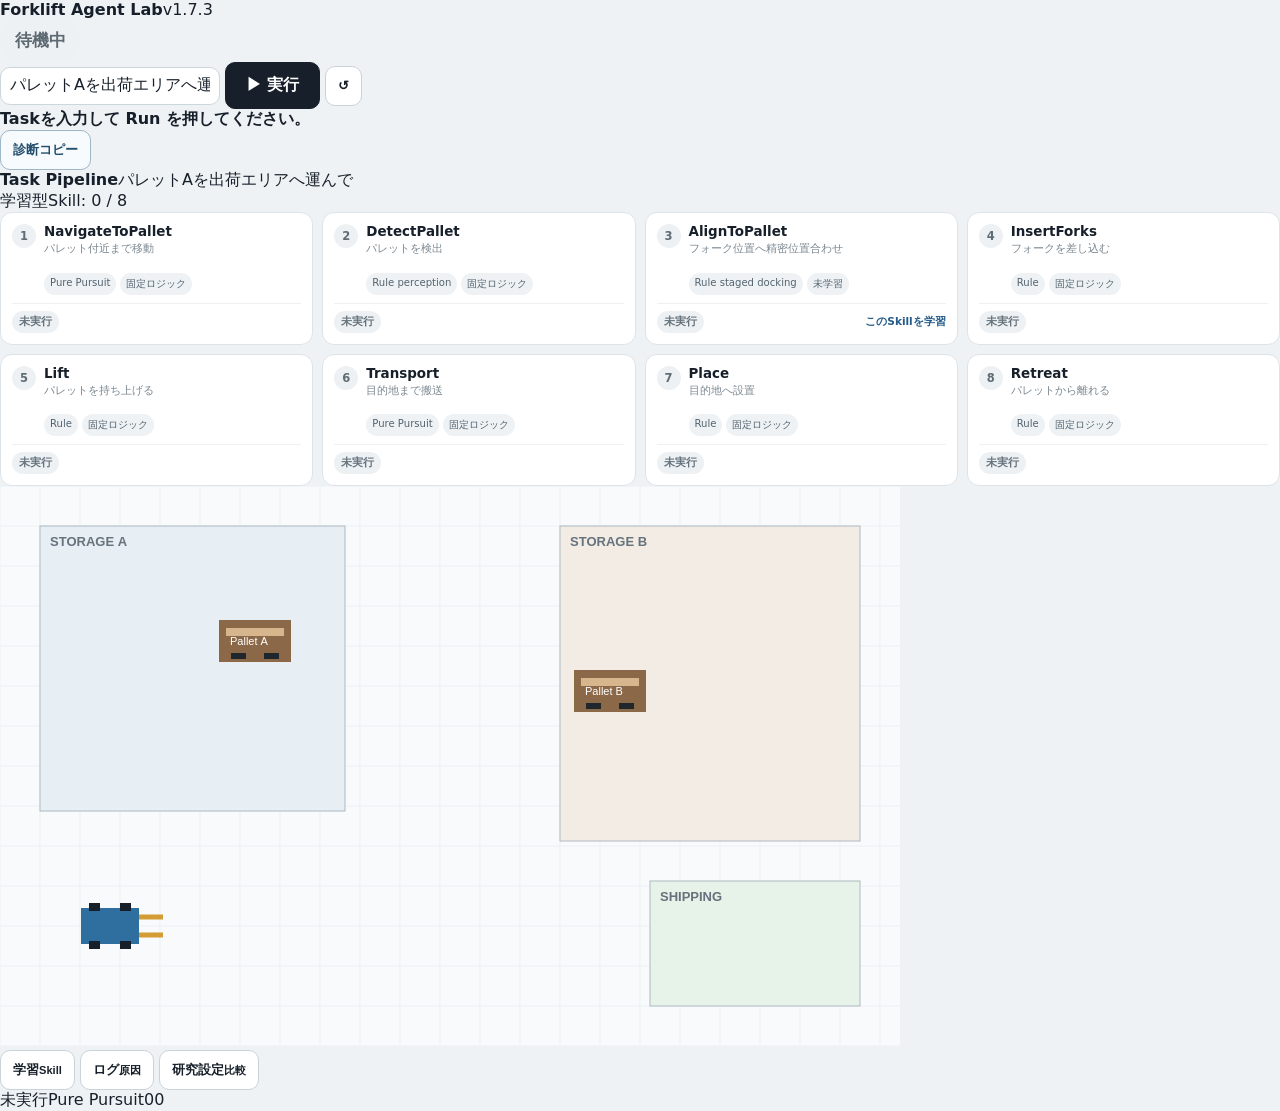
==== index.html @ 54f0778a "Redesign mobile UI as single-screen task dashboard" ====
<!doctype html>
<html lang="ja">
<head>
  <meta charset="utf-8">
  <meta name="viewport" content="width=device-width,initial-scale=1,viewport-fit=cover">
  <title>Forklift Agent Lab v1.7.3</title>
  <link rel="stylesheet" href="./style.css">
</head>
<body>
<header class="mobile-header">
  <div><strong>Forklift Agent Lab</strong><span>v1.7.3</span></div>
  <div id="statusBadge" class="status-badge idle">待機中</div>
</header>

<main class="mobile-dashboard">
  <section class="task-strip">
    <input id="taskInput" value="パレットAを出荷エリアへ運んで" aria-label="タスク">
    <button id="runBtn" class="primary run-button">▶ 実行</button>
    <button id="resetBtn" class="icon-button" aria-label="最初に戻す">↺</button>
  </section>

  <section class="result-strip">
    <div class="result-main">
      <strong id="statusGuide">タスクを入力して実行してください。</strong>
      <div id="failureSummary" class="failure-inline hidden">失敗: <code id="failureReason">-</code></div>
    </div>
    <button id="copyDebugBtn" class="copy-btn compact">診断コピー</button>
  </section>

  <section class="pipeline-panel">
    <div class="pipeline-head">
      <div><strong>Task Pipeline</strong><span id="pipelineTaskName">パレット搬送</span></div>
      <span id="pipelineLearnedSummary" class="learned-summary">学習 0/8</span>
    </div>
    <div id="taskPipeline" class="task-pipeline"></div>
  </section>

  <section class="sim-panel">
    <canvas id="simCanvas" width="900" height="560" aria-label="warehouse simulator"></canvas>
  </section>
</main>

<nav class="bottom-nav" aria-label="補助メニュー">
  <button data-open-sheet="learnSheet"><span>学習</span><small>Skill</small></button>
  <button data-open-sheet="logSheet"><span>ログ</span><small>原因</small></button>
  <button data-open-sheet="settingsSheet"><span>研究設定</span><small>比較</small></button>
</nav>

<!-- app.js が更新する内部表示。通常画面では非表示 -->
<div class="runtime-hidden" aria-hidden="true">
  <span id="statusTask"></span><span id="statusController"></span><span id="statusStep"></span><span id="statusCollision"></span>
</div>

<dialog id="learnSheet" class="bottom-sheet">
  <div class="sheet-head"><div><small>Skill 3 / 8</small><h2>AlignToPallet を学習</h2></div><button data-close-sheet>×</button></div>
  <div class="sheet-body">
    <div class="skill-explain"><strong>位置合わせ</strong><p>パレット直前の精密な操舵だけを学習対象にしています。</p></div>
    <div class="model-state"><span>現在の方式</span><strong id="alignMethodState">確認中…</strong></div>
    <div class="model-state"><span>学習モデル</span><strong id="alignModelState">確認中…</strong></div>
    <a class="sheet-primary-link" href="./learn.html">このSkillを学習する →</a>
    <p class="sheet-note">長距離移動はPure Pursuit/PID、検出・差込・持上げ等は現在Ruleです。</p>
  </div>
</dialog>

<dialog id="logSheet" class="bottom-sheet">
  <div class="sheet-head"><div><small>失敗したときに見る</small><h2>Agent Log</h2></div><button data-close-sheet>×</button></div>
  <div class="sheet-body log-sheet-body">
    <div class="sheet-actions"><button class="copy-btn" data-copy-target="log">ログをコピー</button><button id="clearLogBtn">Clear</button></div>
    <div id="log" class="log"></div>
  </div>
</dialog>

<dialog id="settingsSheet" class="bottom-sheet tall-sheet">
  <div class="sheet-head"><div><small>通常は触らなくてOK</small><h2>研究者向け設定</h2></div><button data-close-sheet>×</button></div>
  <div class="sheet-body settings-scroll">
    <details open>
      <summary>Controller</summary>
      <div class="form-grid">
        <label>方式<select id="controllerSelect"><option value="pure_pursuit">Pure Pursuit</option><option value="rule_waypoint">Rule Waypoint</option><option value="pid_path">PID Path</option></select></label>
        <label>Lookahead<input id="lookaheadInput" type="number" min="20" max="120" step="5" value="55"></label>
      </div>
      <details class="nested-details"><summary>PID tuning</summary><div class="form-grid"><label>Kp<input id="pidKp" type="number" step="0.05" value="0.8"></label><label>Ki<input id="pidKi" type="number" step="0.01" value="0.01"></label><label>Kd<input id="pidKd" type="number" step="0.01" value="0.18"></label><label>CTE gain<input id="pidCte" type="number" step="0.1" value="1.2"></label></div></details>
    </details>

    <details><summary>Failure Lab</summary><div class="toggle-list"><label><input id="obstacleToggle" type="checkbox"> 障害物</label><label><input id="detectFailToggle" type="checkbox"> 検出を強制失敗</label><label><input id="alignFailToggle" type="checkbox"> 位置合わせを強制失敗</label><label><input id="insertFailToggle" type="checkbox"> 差し込みを強制失敗</label></div></details>

    <details><summary>Benchmark</summary><div class="form-grid"><label>Seed<input id="benchmarkSeed" type="text" value="42"></label><label>Scenarios<input id="benchmarkScenarios" type="number" min="1" max="50" value="8"></label></div><div class="sheet-actions"><button id="batchBtn" class="primary">実行</button><button id="benchmarkJsonBtn">JSON</button><button id="benchmarkCsvBtn">CSV</button><button class="copy-btn" data-copy-target="batchState">コピー</button></div><pre id="batchState" class="data-box small">No benchmark result yet.</pre></details>

    <details><summary>手動操作 / 1 Step</summary><div class="sheet-actions"><button id="stepBtn">1 Step</button><button id="planBtn">Task解析</button></div><div class="manual-controls"><button data-manual="forward">↑ 前進</button><button data-manual="left">← 左</button><button data-manual="right">右 →</button><button data-manual="back">↓ 後退</button><button data-manual="lift">Fork</button></div></details>

    <details><summary>内部データ</summary>
      <h3>Episode</h3><div class="sheet-actions"><button class="copy-btn" data-copy-target="episodeState">コピー</button><button id="downloadEpisodeBtn">JSON保存</button></div><pre id="episodeState" class="data-box"></pre>
      <h3>Decision History</h3><div id="skillQueue" class="skill-queue"></div>
      <h3>Agent State</h3><button class="copy-btn" data-copy-target="agentState">コピー</button><pre id="agentState" class="data-box"></pre>
      <h3>Robot State</h3><button class="copy-btn" data-copy-target="robotState">コピー</button><pre id="robotState" class="data-box"></pre>
    </details>
  </div>
</dialog>

<div id="toast" class="toast" role="status" aria-live="polite"></div>
<script type="module" src="./app.js"></script>
<script type="module" src="./pipeline.js"></script>
<script type="module" src="./mobile_ui.js"></script>
</body>
</html>
---- style.css ----
:root{font-family:Inter,system-ui,-apple-system,BlinkMacSystemFont,"Segoe UI",sans-serif;color:#17202a;background:#eef2f5;--ink:#17202a;--muted:#6b7780;--line:#dce4e9;--soft:#f7f9fb;--ok:#197a43;--ok-bg:#eaf7ef;--warn:#9a6700;--warn-bg:#fff7df;--bad:#b42318;--bad-bg:#fff0ee;--blue:#245b89}*{box-sizing:border-box}body{margin:0;background:#eef2f5}.app-header{background:#17202a;color:#fff;padding:16px 18px}.header-inner{max-width:1120px;margin:auto;display:flex;align-items:center;justify-content:space-between;gap:12px}.app-header h1{margin:0;font-size:clamp(1.25rem,4vw,1.9rem)}.app-header h1 span{font-size:.62em;opacity:.6}.app-header p{margin:.3rem 0 0;font-size:.84rem;opacity:.72}.mode-pill{border:1px solid rgba(255,255,255,.24);border-radius:999px;padding:7px 10px;font-size:.74rem;font-weight:800;white-space:nowrap}.simple-layout{max-width:1120px;margin:auto;padding:12px;display:grid;grid-template-columns:1fr 1fr;gap:12px;grid-template-areas:"quick result" "pipeline pipeline" "sim sim" "log log" "advanced advanced"}.card{background:#fff;border:1px solid var(--line);border-radius:16px;padding:16px;box-shadow:0 2px 10px rgba(15,23,42,.04)}.quick-card{grid-area:quick}.result-card{grid-area:result}.pipeline-card{grid-area:pipeline}.sim-card{grid-area:sim}.log-card{grid-area:log}.advanced-card{grid-area:advanced}.eyebrow{font-size:.72rem;font-weight:850;letter-spacing:.03em;color:#7b8790;margin-bottom:5px}.card h2{font-size:1.08rem;margin:0 0 10px}.card h3{font-size:.95rem;margin:0 0 8px}.card p{color:var(--muted);font-size:.84rem}.plain-help{margin:8px 0 0}.section-head{display:flex;align-items:flex-start;justify-content:space-between;gap:12px}.legend-text{font-size:.72rem;color:#7b8790;white-space:nowrap}textarea,select,input{font:inherit;border:1px solid #cbd6dd;border-radius:10px;background:#fff;color:var(--ink)}textarea{width:100%;padding:12px;resize:vertical;min-height:82px}select,input{padding:8px 9px;min-height:38px}button,.link-button{border:1px solid #c9d3da;background:#fff;color:var(--ink);border-radius:10px;padding:9px 12px;font-weight:750;cursor:pointer;text-decoration:none;display:inline-flex;align-items:center;justify-content:center;min-height:40px}button.primary,.link-button{background:var(--ink);color:#fff;border-color:var(--ink)}button:hover,.link-button:hover{filter:brightness(.98)}.main-actions{display:flex;gap:8px;flex-wrap:wrap;margin-top:10px}.run-button{font-size:1rem;padding:12px 20px;flex:1.7}.main-actions #resetBtn{flex:1}.copy-btn{border-color:#9fb6c7;color:#244e6d;background:#f7fbfe}.result-top{display:flex;align-items:flex-start;justify-content:space-between;gap:12px}.status-badge{display:inline-flex;padding:10px 15px;border-radius:999px;font-weight:900;font-size:1.05rem}.status-badge.idle{background:#edf1f4;color:#5e6a72}.status-badge.running,.status-badge.ready,.status-badge.recovering{background:var(--warn-bg);color:var(--warn)}.status-badge.done{background:var(--ok-bg);color:var(--ok)}.status-badge.failed,.status-badge.invalid,.status-badge.aborted{background:var(--bad-bg);color:var(--bad)}.result-message{font-size:.92rem!important;margin:12px 0}.failure-summary{background:var(--bad-bg);border:1px solid #ffd0cb;border-radius:12px;padding:12px;margin-top:10px}.failure-summary span{display:block;font-size:.75rem;color:var(--bad);font-weight:850;margin-bottom:4px}.failure-summary code{font-size:.88rem;overflow-wrap:anywhere}.failure-summary p{margin:8px 0 0;font-size:.78rem}.hidden{display:none!important}.mini-stats{display:grid;grid-template-columns:1fr 1fr;gap:8px;margin-top:12px}.mini-stats>div{background:var(--soft);border-radius:10px;padding:9px 10px}.mini-stats span{display:block;font-size:.68rem;color:#7b8790;margin-bottom:2px}.mini-stats strong{display:block;font-size:.84rem;overflow-wrap:anywhere}.pipeline-intro{margin:0}.pipeline-summary{font-size:.76rem;font-weight:800;color:#35556d;background:#eef5fa;border-radius:999px;padding:8px 10px;white-space:nowrap}.pipeline-task-box{margin:12px 0;background:#f4f7f9;border:1px solid #e4ebef;border-radius:12px;padding:10px 12px}.pipeline-task-box span{display:block;font-size:.68rem;color:#7b8790;margin-bottom:2px}.pipeline-task-box strong{font-size:.9rem;overflow-wrap:anywhere}.task-pipeline{display:grid;grid-template-columns:repeat(4,minmax(0,1fr));gap:9px}.pipeline-skill{position:relative;border:1px solid #dce4e9;border-radius:12px;padding:11px;background:#fff;display:grid;grid-template-columns:auto 1fr;gap:8px;min-width:0}.pipeline-skill.current{border-color:#d5a623;background:#fffaf0;box-shadow:0 0 0 2px rgba(213,166,35,.12)}.pipeline-skill.success{border-color:#9ed4b2;background:#f4fbf6}.pipeline-skill.failed{border-color:#efafa8;background:#fff6f5}.skill-order{width:24px;height:24px;border-radius:50%;background:#edf1f4;display:flex;align-items:center;justify-content:center;font-size:.72rem;font-weight:900;color:#5f6d76}.pipeline-skill.current .skill-order{background:#fff0b8;color:#815c00}.pipeline-skill.success .skill-order{background:#dff2e6;color:#176b3b}.pipeline-skill.failed .skill-order{background:#ffe1de;color:#a11d14}.skill-main{min-width:0}.skill-main strong{display:block;font-size:.84rem;overflow-wrap:anywhere}.skill-desc{display:block;font-size:.7rem;color:#7b8790;margin-top:2px;min-height:2.2em}.skill-meta{display:flex;flex-wrap:wrap;gap:4px;margin-top:7px}.skill-meta span{font-size:.63rem;background:#eef2f5;border-radius:999px;padding:4px 6px;color:#53636e}.skill-side{grid-column:1/-1;display:flex;align-items:center;justify-content:space-between;gap:6px;border-top:1px solid #edf1f4;padding-top:7px}.pipeline-status{font-size:.66rem;font-weight:900;border-radius:999px;padding:4px 7px;background:#edf1f4;color:#66737c}.pipeline-status.current{background:#fff0b8;color:#815c00}.pipeline-status.success{background:#dff2e6;color:#176b3b}.pipeline-status.failed{background:#ffe1de;color:#a11d14}.skill-learn-link{font-size:.66rem;font-weight:850;color:#245b89;text-decoration:none}.pipeline-legend{display:flex;flex-wrap:wrap;gap:12px;margin-top:10px;font-size:.7rem;color:#6e7b84}.pipeline-legend span{display:flex;align-items:center;gap:5px}.legend-dot{width:9px;height:9px;border-radius:50%;display:inline-block;background:#cbd4da}.legend-dot.current{background:#d5a623}.legend-dot.success{background:#4ca270}.legend-dot.failed{background:#d85c50}.sim-card canvas{display:block;width:100%;height:auto;background:#f8fafb;border:1px solid #d7dfe4;border-radius:12px;touch-action:none}.log-card details>summary,.advanced-card>details>summary{font-size:.95rem;font-weight:850;cursor:pointer}.log{height:230px;overflow:auto;background:#111820;color:#d9e2e8;border-radius:10px;padding:11px;margin-top:10px;font-family:ui-monospace,SFMono-Regular,Menlo,monospace;font-size:.77rem}.log-line{padding:4px 0;border-bottom:1px solid rgba(255,255,255,.05);overflow-wrap:anywhere}.log-line .time{color:#758695}.log-line.planner{color:#9ad0ff}.log-line.skill{color:#ffd48c}.log-line.success{color:#9de39d}.log-line.error{color:#ff9d9d}.detail-toolbar,.button-row{display:flex;flex-wrap:wrap;gap:8px;margin-top:10px}.advanced-note{background:#f4f7f9;border-radius:10px;padding:10px}.advanced-section{border-top:1px solid #edf1f4;padding-top:14px;margin-top:14px}.form-grid{display:grid;grid-template-columns:1fr 1fr;gap:10px}.form-grid label{display:grid;gap:4px;font-size:.78rem;color:#66727c}.toggle-list{display:grid;gap:8px;font-size:.85rem}.manual-controls{display:flex;flex-wrap:wrap;gap:7px}.nested-details,.advanced-section details{margin-top:9px}.data-box{white-space:pre-wrap;overflow-wrap:anywhere;background:#f7f9fa;border:1px solid #edf1f4;border-radius:9px;padding:10px;font-size:.77rem;line-height:1.45;max-height:320px;overflow:auto;margin-top:8px}.data-box.small{max-height:220px}.skill-queue{display:grid;gap:7px;margin-top:8px}.skill-item{display:flex;justify-content:space-between;gap:10px;border:1px solid #dce3e8;border-radius:8px;padding:8px 10px;font-size:.82rem}.skill-item.current{border-color:#17202a;background:#f0f3f5}.skill-item.done{opacity:.55}.toast{position:fixed;left:50%;bottom:22px;transform:translate(-50%,20px);background:#17202a;color:#fff;border-radius:999px;padding:10px 16px;font-size:.82rem;font-weight:700;opacity:0;pointer-events:none;transition:.18s;z-index:1000;box-shadow:0 8px 30px rgba(0,0,0,.22)}.toast.show{opacity:1;transform:translate(-50%,0)}@media(max-width:900px){.task-pipeline{grid-template-columns:repeat(2,minmax(0,1fr))}}@media(max-width:760px){.simple-layout{grid-template-columns:1fr;grid-template-areas:"quick" "pipeline" "result" "sim" "log" "advanced";padding:8px;gap:9px}.card{border-radius:13px;padding:12px}.header-inner{align-items:flex-start}.mode-pill{display:none}.app-header{padding:14px 12px}.app-header p{font-size:.76rem}.mini-stats{grid-template-columns:1fr 1fr}.main-actions button{min-height:46px}.run-button{flex-basis:60%}.section-head{display:block}.legend-text,.pipeline-summary{margin-top:6px;display:inline-block}.form-grid{grid-template-columns:1fr 1fr}.log{height:200px}}@media(max-width:480px){.form-grid{grid-template-columns:1fr}.result-top{align-items:center}.result-top .copy-btn{font-size:.75rem;padding:8px 9px}.mini-stats strong{font-size:.78rem}.card h2{font-size:1rem}.sim-card{padding:8px}.app-header h1{font-size:1.25rem}.task-pipeline{grid-template-columns:1fr}.pipeline-skill{grid-template-columns:auto 1fr}.skill-desc{min-height:auto}}
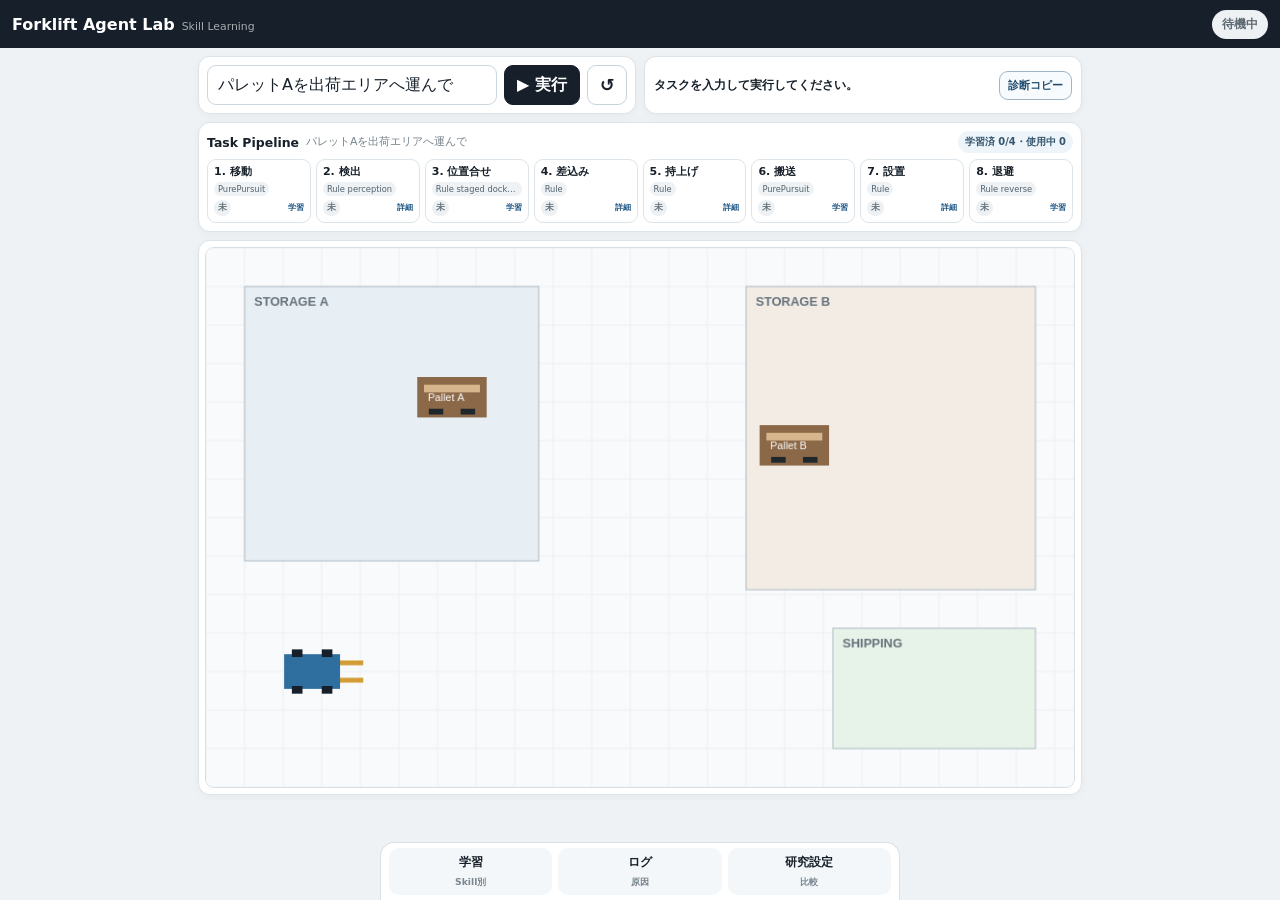
==== commit 2bb92614: "Make mobile learning sheet skill-specific" ====
--- a/index.html
+++ b/index.html
@@ -3,12 +3,12 @@
 <head>
   <meta charset="utf-8">
   <meta name="viewport" content="width=device-width,initial-scale=1,viewport-fit=cover">
-  <title>Forklift Agent Lab v1.7.3</title>
+  <title>Forklift Agent Lab</title>
   <link rel="stylesheet" href="./style.css">
 </head>
 <body>
 <header class="mobile-header">
-  <div><strong>Forklift Agent Lab</strong><span>v1.7.3</span></div>
+  <div><strong>Forklift Agent Lab</strong><span>Skill Learning</span></div>
   <div id="statusBadge" class="status-badge idle">待機中</div>
 </header>
 
@@ -30,7 +30,7 @@
   <section class="pipeline-panel">
     <div class="pipeline-head">
       <div><strong>Task Pipeline</strong><span id="pipelineTaskName">パレット搬送</span></div>
-      <span id="pipelineLearnedSummary" class="learned-summary">学習 0/8</span>
+      <span id="pipelineLearnedSummary" class="learned-summary">学習状態</span>
     </div>
     <div id="taskPipeline" class="task-pipeline"></div>
   </section>
@@ -41,24 +41,20 @@
 </main>
 
 <nav class="bottom-nav" aria-label="補助メニュー">
-  <button data-open-sheet="learnSheet"><span>学習</span><small>Skill</small></button>
+  <button data-open-sheet="learnSheet"><span>学習</span><small>Skill別</small></button>
   <button data-open-sheet="logSheet"><span>ログ</span><small>原因</small></button>
   <button data-open-sheet="settingsSheet"><span>研究設定</span><small>比較</small></button>
 </nav>
 
-<!-- app.js が更新する内部表示。通常画面では非表示 -->
 <div class="runtime-hidden" aria-hidden="true">
   <span id="statusTask"></span><span id="statusController"></span><span id="statusStep"></span><span id="statusCollision"></span>
 </div>
 
 <dialog id="learnSheet" class="bottom-sheet">
-  <div class="sheet-head"><div><small>Skill 3 / 8</small><h2>AlignToPallet を学習</h2></div><button data-close-sheet>×</button></div>
+  <div class="sheet-head"><div><small>Taskを構成するSkillごとに管理</small><h2>Skill Learning</h2></div><button data-close-sheet>×</button></div>
   <div class="sheet-body">
-    <div class="skill-explain"><strong>位置合わせ</strong><p>パレット直前の精密な操舵だけを学習対象にしています。</p></div>
-    <div class="model-state"><span>現在の方式</span><strong id="alignMethodState">確認中…</strong></div>
-    <div class="model-state"><span>学習モデル</span><strong id="alignModelState">確認中…</strong></div>
-    <a class="sheet-primary-link" href="./learn.html">このSkillを学習する →</a>
-    <p class="sheet-note">長距離移動はPure Pursuit/PID、検出・差込・持上げ等は現在Ruleです。</p>
+    <p class="sheet-note">各SkillのPolicy / Dataset / Model / Training状態を個別に管理します。</p>
+    <div id="learningSkillList" class="learning-skill-list"></div>
   </div>
 </dialog>
 
@@ -102,4 +98,4 @@
 <script type="module" src="./pipeline.js"></script>
 <script type="module" src="./mobile_ui.js"></script>
 </body>
-</html>+</html>
--- a/style.css
+++ b/style.css
@@ -1 +1,3 @@
-:root{font-family:Inter,system-ui,-apple-system,BlinkMacSystemFont,"Segoe UI",sans-serif;color:#17202a;background:#eef2f5;--ink:#17202a;--muted:#6b7780;--line:#dce4e9;--soft:#f7f9fb;--ok:#197a43;--ok-bg:#eaf7ef;--warn:#9a6700;--warn-bg:#fff7df;--bad:#b42318;--bad-bg:#fff0ee;--blue:#245b89}*{box-sizing:border-box}body{margin:0;background:#eef2f5}.app-header{background:#17202a;color:#fff;padding:16px 18px}.header-inner{max-width:1120px;margin:auto;display:flex;align-items:center;justify-content:space-between;gap:12px}.app-header h1{margin:0;font-size:clamp(1.25rem,4vw,1.9rem)}.app-header h1 span{font-size:.62em;opacity:.6}.app-header p{margin:.3rem 0 0;font-size:.84rem;opacity:.72}.mode-pill{border:1px solid rgba(255,255,255,.24);border-radius:999px;padding:7px 10px;font-size:.74rem;font-weight:800;white-space:nowrap}.simple-layout{max-width:1120px;margin:auto;padding:12px;display:grid;grid-template-columns:1fr 1fr;gap:12px;grid-template-areas:"quick result" "pipeline pipeline" "sim sim" "log log" "advanced advanced"}.card{background:#fff;border:1px solid var(--line);border-radius:16px;padding:16px;box-shadow:0 2px 10px rgba(15,23,42,.04)}.quick-card{grid-area:quick}.result-card{grid-area:result}.pipeline-card{grid-area:pipeline}.sim-card{grid-area:sim}.log-card{grid-area:log}.advanced-card{grid-area:advanced}.eyebrow{font-size:.72rem;font-weight:850;letter-spacing:.03em;color:#7b8790;margin-bottom:5px}.card h2{font-size:1.08rem;margin:0 0 10px}.card h3{font-size:.95rem;margin:0 0 8px}.card p{color:var(--muted);font-size:.84rem}.plain-help{margin:8px 0 0}.section-head{display:flex;align-items:flex-start;justify-content:space-between;gap:12px}.legend-text{font-size:.72rem;color:#7b8790;white-space:nowrap}textarea,select,input{font:inherit;border:1px solid #cbd6dd;border-radius:10px;background:#fff;color:var(--ink)}textarea{width:100%;padding:12px;resize:vertical;min-height:82px}select,input{padding:8px 9px;min-height:38px}button,.link-button{border:1px solid #c9d3da;background:#fff;color:var(--ink);border-radius:10px;padding:9px 12px;font-weight:750;cursor:pointer;text-decoration:none;display:inline-flex;align-items:center;justify-content:center;min-height:40px}button.primary,.link-button{background:var(--ink);color:#fff;border-color:var(--ink)}button:hover,.link-button:hover{filter:brightness(.98)}.main-actions{display:flex;gap:8px;flex-wrap:wrap;margin-top:10px}.run-button{font-size:1rem;padding:12px 20px;flex:1.7}.main-actions #resetBtn{flex:1}.copy-btn{border-color:#9fb6c7;color:#244e6d;background:#f7fbfe}.result-top{display:flex;align-items:flex-start;justify-content:space-between;gap:12px}.status-badge{display:inline-flex;padding:10px 15px;border-radius:999px;font-weight:900;font-size:1.05rem}.status-badge.idle{background:#edf1f4;color:#5e6a72}.status-badge.running,.status-badge.ready,.status-badge.recovering{background:var(--warn-bg);color:var(--warn)}.status-badge.done{background:var(--ok-bg);color:var(--ok)}.status-badge.failed,.status-badge.invalid,.status-badge.aborted{background:var(--bad-bg);color:var(--bad)}.result-message{font-size:.92rem!important;margin:12px 0}.failure-summary{background:var(--bad-bg);border:1px solid #ffd0cb;border-radius:12px;padding:12px;margin-top:10px}.failure-summary span{display:block;font-size:.75rem;color:var(--bad);font-weight:850;margin-bottom:4px}.failure-summary code{font-size:.88rem;overflow-wrap:anywhere}.failure-summary p{margin:8px 0 0;font-size:.78rem}.hidden{display:none!important}.mini-stats{display:grid;grid-template-columns:1fr 1fr;gap:8px;margin-top:12px}.mini-stats>div{background:var(--soft);border-radius:10px;padding:9px 10px}.mini-stats span{display:block;font-size:.68rem;color:#7b8790;margin-bottom:2px}.mini-stats strong{display:block;font-size:.84rem;overflow-wrap:anywhere}.pipeline-intro{margin:0}.pipeline-summary{font-size:.76rem;font-weight:800;color:#35556d;background:#eef5fa;border-radius:999px;padding:8px 10px;white-space:nowrap}.pipeline-task-box{margin:12px 0;background:#f4f7f9;border:1px solid #e4ebef;border-radius:12px;padding:10px 12px}.pipeline-task-box span{display:block;font-size:.68rem;color:#7b8790;margin-bottom:2px}.pipeline-task-box strong{font-size:.9rem;overflow-wrap:anywhere}.task-pipeline{display:grid;grid-template-columns:repeat(4,minmax(0,1fr));gap:9px}.pipeline-skill{position:relative;border:1px solid #dce4e9;border-radius:12px;padding:11px;background:#fff;display:grid;grid-template-columns:auto 1fr;gap:8px;min-width:0}.pipeline-skill.current{border-color:#d5a623;background:#fffaf0;box-shadow:0 0 0 2px rgba(213,166,35,.12)}.pipeline-skill.success{border-color:#9ed4b2;background:#f4fbf6}.pipeline-skill.failed{border-color:#efafa8;background:#fff6f5}.skill-order{width:24px;height:24px;border-radius:50%;background:#edf1f4;display:flex;align-items:center;justify-content:center;font-size:.72rem;font-weight:900;color:#5f6d76}.pipeline-skill.current .skill-order{background:#fff0b8;color:#815c00}.pipeline-skill.success .skill-order{background:#dff2e6;color:#176b3b}.pipeline-skill.failed .skill-order{background:#ffe1de;color:#a11d14}.skill-main{min-width:0}.skill-main strong{display:block;font-size:.84rem;overflow-wrap:anywhere}.skill-desc{display:block;font-size:.7rem;color:#7b8790;margin-top:2px;min-height:2.2em}.skill-meta{display:flex;flex-wrap:wrap;gap:4px;margin-top:7px}.skill-meta span{font-size:.63rem;background:#eef2f5;border-radius:999px;padding:4px 6px;color:#53636e}.skill-side{grid-column:1/-1;display:flex;align-items:center;justify-content:space-between;gap:6px;border-top:1px solid #edf1f4;padding-top:7px}.pipeline-status{font-size:.66rem;font-weight:900;border-radius:999px;padding:4px 7px;background:#edf1f4;color:#66737c}.pipeline-status.current{background:#fff0b8;color:#815c00}.pipeline-status.success{background:#dff2e6;color:#176b3b}.pipeline-status.failed{background:#ffe1de;color:#a11d14}.skill-learn-link{font-size:.66rem;font-weight:850;color:#245b89;text-decoration:none}.pipeline-legend{display:flex;flex-wrap:wrap;gap:12px;margin-top:10px;font-size:.7rem;color:#6e7b84}.pipeline-legend span{display:flex;align-items:center;gap:5px}.legend-dot{width:9px;height:9px;border-radius:50%;display:inline-block;background:#cbd4da}.legend-dot.current{background:#d5a623}.legend-dot.success{background:#4ca270}.legend-dot.failed{background:#d85c50}.sim-card canvas{display:block;width:100%;height:auto;background:#f8fafb;border:1px solid #d7dfe4;border-radius:12px;touch-action:none}.log-card details>summary,.advanced-card>details>summary{font-size:.95rem;font-weight:850;cursor:pointer}.log{height:230px;overflow:auto;background:#111820;color:#d9e2e8;border-radius:10px;padding:11px;margin-top:10px;font-family:ui-monospace,SFMono-Regular,Menlo,monospace;font-size:.77rem}.log-line{padding:4px 0;border-bottom:1px solid rgba(255,255,255,.05);overflow-wrap:anywhere}.log-line .time{color:#758695}.log-line.planner{color:#9ad0ff}.log-line.skill{color:#ffd48c}.log-line.success{color:#9de39d}.log-line.error{color:#ff9d9d}.detail-toolbar,.button-row{display:flex;flex-wrap:wrap;gap:8px;margin-top:10px}.advanced-note{background:#f4f7f9;border-radius:10px;padding:10px}.advanced-section{border-top:1px solid #edf1f4;padding-top:14px;margin-top:14px}.form-grid{display:grid;grid-template-columns:1fr 1fr;gap:10px}.form-grid label{display:grid;gap:4px;font-size:.78rem;color:#66727c}.toggle-list{display:grid;gap:8px;font-size:.85rem}.manual-controls{display:flex;flex-wrap:wrap;gap:7px}.nested-details,.advanced-section details{margin-top:9px}.data-box{white-space:pre-wrap;overflow-wrap:anywhere;background:#f7f9fa;border:1px solid #edf1f4;border-radius:9px;padding:10px;font-size:.77rem;line-height:1.45;max-height:320px;overflow:auto;margin-top:8px}.data-box.small{max-height:220px}.skill-queue{display:grid;gap:7px;margin-top:8px}.skill-item{display:flex;justify-content:space-between;gap:10px;border:1px solid #dce3e8;border-radius:8px;padding:8px 10px;font-size:.82rem}.skill-item.current{border-color:#17202a;background:#f0f3f5}.skill-item.done{opacity:.55}.toast{position:fixed;left:50%;bottom:22px;transform:translate(-50%,20px);background:#17202a;color:#fff;border-radius:999px;padding:10px 16px;font-size:.82rem;font-weight:700;opacity:0;pointer-events:none;transition:.18s;z-index:1000;box-shadow:0 8px 30px rgba(0,0,0,.22)}.toast.show{opacity:1;transform:translate(-50%,0)}@media(max-width:900px){.task-pipeline{grid-template-columns:repeat(2,minmax(0,1fr))}}@media(max-width:760px){.simple-layout{grid-template-columns:1fr;grid-template-areas:"quick" "pipeline" "result" "sim" "log" "advanced";padding:8px;gap:9px}.card{border-radius:13px;padding:12px}.header-inner{align-items:flex-start}.mode-pill{display:none}.app-header{padding:14px 12px}.app-header p{font-size:.76rem}.mini-stats{grid-template-columns:1fr 1fr}.main-actions button{min-height:46px}.run-button{flex-basis:60%}.section-head{display:block}.legend-text,.pipeline-summary{margin-top:6px;display:inline-block}.form-grid{grid-template-columns:1fr 1fr}.log{height:200px}}@media(max-width:480px){.form-grid{grid-template-columns:1fr}.result-top{align-items:center}.result-top .copy-btn{font-size:.75rem;padding:8px 9px}.mini-stats strong{font-size:.78rem}.card h2{font-size:1rem}.sim-card{padding:8px}.app-header h1{font-size:1.25rem}.task-pipeline{grid-template-columns:1fr}.pipeline-skill{grid-template-columns:auto 1fr}.skill-desc{min-height:auto}}+:root{font-family:Inter,system-ui,-apple-system,BlinkMacSystemFont,"Segoe UI",sans-serif;color:#17202a;background:#eef2f5;--ink:#17202a;--muted:#6b7780;--line:#dce4e9;--soft:#f7f9fb;--ok:#197a43;--ok-bg:#eaf7ef;--warn:#9a6700;--warn-bg:#fff7df;--bad:#b42318;--bad-bg:#fff0ee;--blue:#245b89}*{box-sizing:border-box}html,body{margin:0;min-height:100%;background:#eef2f5}button,input,select{font:inherit}button{border:1px solid #c9d3da;background:#fff;color:var(--ink);border-radius:9px;padding:8px 10px;font-weight:750;cursor:pointer}button.primary,.sheet-primary-link{background:var(--ink);color:#fff;border-color:var(--ink)}.copy-btn{border-color:#9fb6c7;color:#244e6d;background:#f7fbfe}.hidden{display:none!important}.runtime-hidden{display:none}.mobile-header{height:48px;background:#17202a;color:#fff;padding:0 12px;display:flex;align-items:center;justify-content:space-between;gap:8px}.mobile-header>div:first-child{display:flex;align-items:baseline;gap:7px;min-width:0}.mobile-header strong{font-size:1rem;white-space:nowrap}.mobile-header span{font-size:.68rem;opacity:.62}.status-badge{display:inline-flex;padding:6px 10px;border-radius:999px;font-weight:900;font-size:.76rem;white-space:nowrap}.status-badge.idle{background:#edf1f4;color:#5e6a72}.status-badge.running,.status-badge.ready,.status-badge.recovering{background:var(--warn-bg);color:var(--warn)}.status-badge.done{background:var(--ok-bg);color:var(--ok)}.status-badge.failed,.status-badge.invalid,.status-badge.aborted{background:var(--bad-bg);color:var(--bad)}.mobile-dashboard{max-width:900px;margin:auto;padding:8px;display:grid;gap:8px;grid-template-columns:1fr;grid-template-rows:auto auto auto 1fr}.task-strip,.result-strip,.pipeline-panel,.sim-panel{background:#fff;border:1px solid var(--line);border-radius:12px;box-shadow:0 2px 9px rgba(15,23,42,.035)}.task-strip{padding:8px;display:grid;grid-template-columns:minmax(0,1fr) auto auto;gap:7px;align-items:center}.task-strip input{min-width:0;width:100%;height:40px;border:1px solid #cbd6dd;border-radius:9px;padding:0 10px;color:var(--ink);background:#fff}.run-button{min-width:76px;height:40px}.icon-button{width:40px;height:40px;font-size:1.1rem}.result-strip{padding:7px 9px;display:flex;align-items:center;justify-content:space-between;gap:8px;min-height:44px}.result-main{min-width:0;display:flex;align-items:center;gap:8px;overflow:hidden}.result-main>strong{font-size:.76rem;white-space:nowrap;overflow:hidden;text-overflow:ellipsis}.failure-inline{font-size:.72rem;color:var(--bad);white-space:nowrap;overflow:hidden;text-overflow:ellipsis}.failure-inline code{font-size:.7rem}.compact{padding:6px 8px;font-size:.7rem;white-space:nowrap}.pipeline-panel{padding:8px}.pipeline-head{display:flex;align-items:center;justify-content:space-between;gap:8px;margin-bottom:6px}.pipeline-head>div{display:flex;align-items:center;gap:7px;min-width:0}.pipeline-head strong{font-size:.78rem}.pipeline-head>div span{font-size:.68rem;color:#75828b;white-space:nowrap;overflow:hidden;text-overflow:ellipsis}.learned-summary{font-size:.62rem!important;font-weight:850;color:#35556d!important;background:#eef5fa;border-radius:999px;padding:4px 7px;white-space:nowrap}.task-pipeline{display:grid;grid-template-columns:repeat(4,minmax(0,1fr));gap:5px}.pipeline-skill{position:relative;border:1px solid #dce4e9;border-radius:9px;padding:6px;min-width:0;background:#fff}.pipeline-skill.current{border-color:#d5a623;background:#fffaf0}.pipeline-skill.success{border-color:#9ed4b2;background:#f4fbf6}.pipeline-skill.failed{border-color:#efafa8;background:#fff6f5}.skill-order{display:none}.skill-main{min-width:0}.skill-main strong{display:block;font-size:.69rem;line-height:1.08;white-space:nowrap;overflow:hidden;text-overflow:ellipsis}.skill-desc{display:none}.skill-meta{margin-top:4px;display:flex;gap:3px;min-width:0}.skill-meta span{font-size:.52rem;background:#eef2f5;border-radius:999px;padding:2px 4px;color:#53636e;white-space:nowrap;overflow:hidden;text-overflow:ellipsis}.skill-meta span:nth-child(2){display:none}.skill-side{display:flex;align-items:center;justify-content:space-between;gap:3px;margin-top:4px}.pipeline-status{font-size:.54rem;font-weight:900;border-radius:999px;padding:2px 4px;background:#edf1f4;color:#66737c;white-space:nowrap}.pipeline-status.current{background:#fff0b8;color:#815c00}.pipeline-status.success{background:#dff2e6;color:#176b3b}.pipeline-status.failed{background:#ffe1de;color:#a11d14}.skill-learn-link{font-size:.53rem;font-weight:850;color:#245b89;text-decoration:none;white-space:nowrap}.sim-panel{padding:6px;min-height:0;display:flex;align-items:center;justify-content:center;overflow:hidden}.sim-panel canvas{display:block;max-width:100%;max-height:100%;width:100%;height:auto;aspect-ratio:900/560;background:#f8fafb;border:1px solid #d7dfe4;border-radius:9px;touch-action:none}.bottom-nav{position:fixed;left:0;right:0;bottom:0;z-index:30;height:58px;padding:5px 8px calc(5px + env(safe-area-inset-bottom));background:rgba(255,255,255,.96);border-top:1px solid #d9e1e6;display:grid;grid-template-columns:repeat(3,1fr);gap:6px;backdrop-filter:blur(12px)}.bottom-nav button{border:0;background:#f4f7f9;border-radius:10px;display:grid;place-items:center;padding:4px}.bottom-nav span{font-size:.75rem;font-weight:850}.bottom-nav small{font-size:.58rem;color:#7a8790}.bottom-sheet{width:min(680px,100%);max-width:none;margin:auto 0 0 0;border:0;border-radius:18px 18px 0 0;padding:0;background:#fff;color:var(--ink);max-height:82dvh;box-shadow:0 -12px 35px rgba(0,0,0,.18)}.bottom-sheet::backdrop{background:rgba(20,28,34,.42)}.sheet-head{position:sticky;top:0;z-index:2;background:#fff;border-bottom:1px solid #e6ecef;padding:12px 14px;display:flex;align-items:center;justify-content:space-between;gap:10px}.sheet-head small{display:block;font-size:.67rem;color:#7a8790}.sheet-head h2{font-size:1rem;margin:2px 0 0}.sheet-head>button{width:36px;height:36px;border-radius:50%;font-size:1.15rem}.sheet-body{padding:14px}.sheet-body p{color:var(--muted);font-size:.8rem}.sheet-primary-link{display:flex;align-items:center;justify-content:center;text-decoration:none;border-radius:10px;padding:11px 13px;font-weight:850;margin-top:12px}.model-state{display:flex;align-items:center;justify-content:space-between;gap:10px;padding:10px 0;border-top:1px solid #edf1f4}.model-state span{font-size:.74rem;color:#77848c}.model-state strong{font-size:.8rem}.sheet-note{margin-bottom:0}.sheet-actions,.manual-controls{display:flex;flex-wrap:wrap;gap:7px;margin:8px 0}.log-sheet-body{padding-top:8px}.log{height:52dvh;overflow:auto;background:#111820;color:#d9e2e8;border-radius:10px;padding:10px;font-family:ui-monospace,SFMono-Regular,Menlo,monospace;font-size:.72rem}.log-line{padding:4px 0;border-bottom:1px solid rgba(255,255,255,.05);overflow-wrap:anywhere}.log-line .time{color:#758695}.log-line.planner{color:#9ad0ff}.log-line.skill{color:#ffd48c}.log-line.success{color:#9de39d}.log-line.error{color:#ff9d9d}.settings-scroll{overflow:auto;max-height:calc(82dvh - 60px)}.settings-scroll>details{border-bottom:1px solid #edf1f4;padding:9px 0}.settings-scroll summary{font-size:.88rem;font-weight:850;cursor:pointer}.form-grid{display:grid;grid-template-columns:1fr 1fr;gap:8px;margin-top:9px}.form-grid label{display:grid;gap:3px;font-size:.72rem;color:#66727c}.form-grid input,.form-grid select{width:100%;border:1px solid #cbd6dd;border-radius:8px;padding:8px;min-height:36px;background:#fff}.toggle-list{display:grid;gap:7px;margin-top:8px;font-size:.8rem}.nested-details{margin-top:8px}.data-box{white-space:pre-wrap;overflow-wrap:anywhere;background:#f7f9fa;border:1px solid #edf1f4;border-radius:8px;padding:9px;font-size:.7rem;line-height:1.4;max-height:260px;overflow:auto}.data-box.small{max-height:180px}.skill-queue{display:grid;gap:6px}.skill-item{border:1px solid #dce3e8;border-radius:8px;padding:7px;font-size:.72rem}.toast{position:fixed;left:50%;bottom:70px;transform:translate(-50%,16px);background:#17202a;color:#fff;border-radius:999px;padding:9px 14px;font-size:.75rem;font-weight:750;opacity:0;pointer-events:none;transition:.18s;z-index:100}.toast.show{opacity:1;transform:translate(-50%,0)}
+@media(max-width:760px){html,body{height:100%;overflow:hidden}.mobile-dashboard{height:calc(100dvh - 48px - 58px - env(safe-area-inset-bottom));padding:6px;gap:6px;grid-template-rows:48px 38px 126px minmax(0,1fr)}.task-strip,.result-strip,.pipeline-panel,.sim-panel{border-radius:10px}.task-strip{padding:4px 6px}.task-strip input{height:38px;font-size:.78rem}.run-button,.icon-button{height:38px}.result-strip{padding:4px 7px;min-height:38px}.result-main>strong{font-size:.68rem}.compact{font-size:.63rem;padding:5px 7px}.pipeline-panel{padding:6px}.pipeline-head{margin-bottom:4px}.pipeline-head strong{font-size:.72rem}.pipeline-head>div span{font-size:.6rem}.task-pipeline{gap:4px}.pipeline-skill{padding:5px}.skill-main strong{font-size:.62rem}.skill-meta{margin-top:3px}.skill-meta span{font-size:.48rem}.skill-side{margin-top:3px}.pipeline-status,.skill-learn-link{font-size:.48rem}.sim-panel{padding:4px}.bottom-sheet{width:100%}}
+@media(min-width:761px){body{padding-bottom:68px}.mobile-dashboard{grid-template-columns:1fr 1fr;grid-template-areas:"task result" "pipe pipe" "sim sim";grid-template-rows:auto auto minmax(360px,1fr)}.task-strip{grid-area:task}.result-strip{grid-area:result}.pipeline-panel{grid-area:pipe}.sim-panel{grid-area:sim}.bottom-nav{left:50%;right:auto;transform:translateX(-50%);width:min(520px,100%);border:1px solid #d9e1e6;border-bottom:0;border-radius:14px 14px 0 0}.task-pipeline{grid-template-columns:repeat(8,minmax(0,1fr))}}
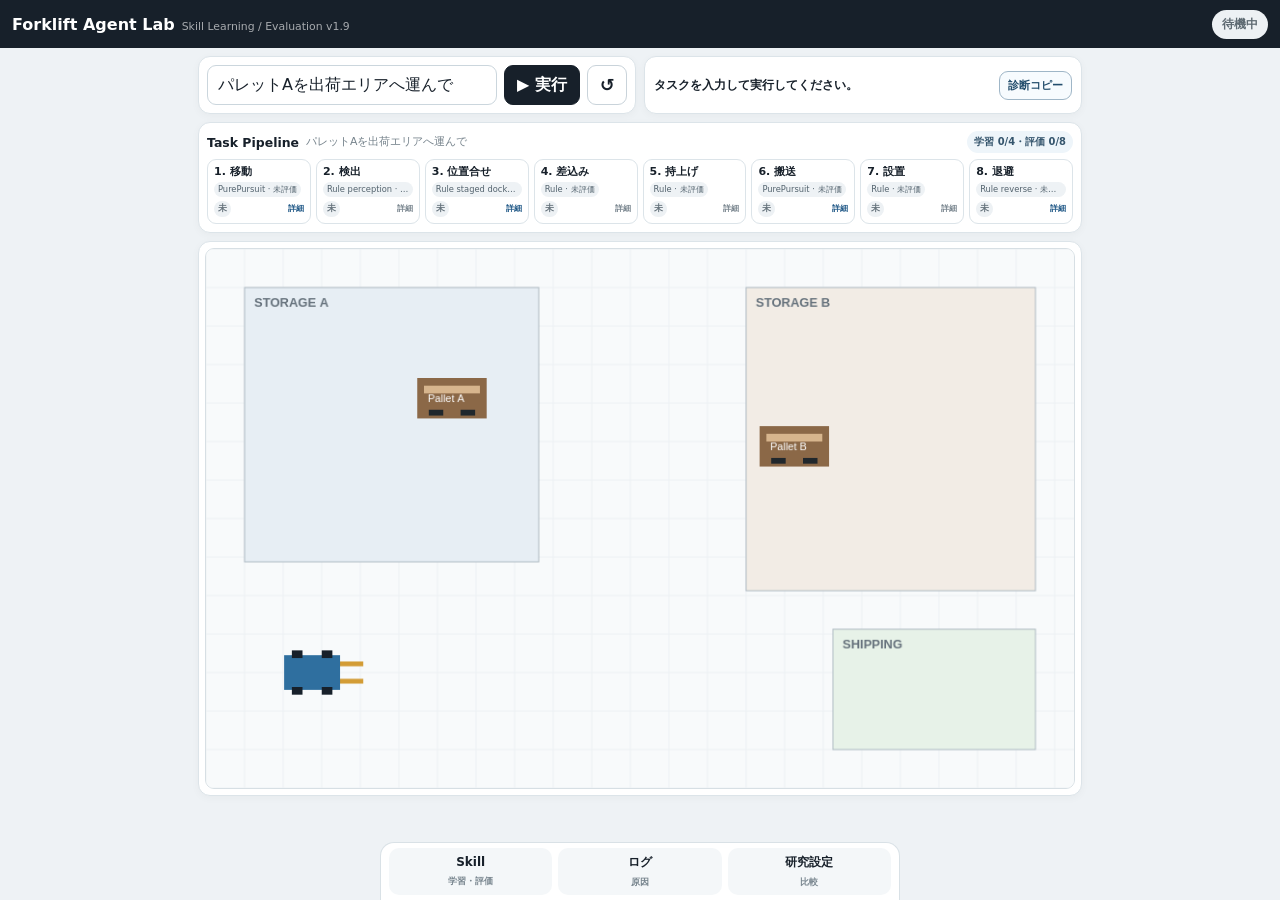
==== commit 17214880: "Expose skill learning and evaluation in mobile UI" ====
--- a/index.html
+++ b/index.html
@@ -3,12 +3,12 @@
 <head>
   <meta charset="utf-8">
   <meta name="viewport" content="width=device-width,initial-scale=1,viewport-fit=cover">
-  <title>Forklift Agent Lab</title>
+  <title>Forklift Agent Lab v1.9</title>
   <link rel="stylesheet" href="./style.css">
 </head>
 <body>
 <header class="mobile-header">
-  <div><strong>Forklift Agent Lab</strong><span>Skill Learning</span></div>
+  <div><strong>Forklift Agent Lab</strong><span>Skill Learning / Evaluation v1.9</span></div>
   <div id="statusBadge" class="status-badge idle">待機中</div>
 </header>
 
@@ -30,7 +30,7 @@
   <section class="pipeline-panel">
     <div class="pipeline-head">
       <div><strong>Task Pipeline</strong><span id="pipelineTaskName">パレット搬送</span></div>
-      <span id="pipelineLearnedSummary" class="learned-summary">学習状態</span>
+      <span id="pipelineLearnedSummary" class="learned-summary">学習 / 評価</span>
     </div>
     <div id="taskPipeline" class="task-pipeline"></div>
   </section>
@@ -41,7 +41,7 @@
 </main>
 
 <nav class="bottom-nav" aria-label="補助メニュー">
-  <button data-open-sheet="learnSheet"><span>学習</span><small>Skill別</small></button>
+  <button data-open-sheet="learnSheet"><span>Skill</span><small>学習・評価</small></button>
   <button data-open-sheet="logSheet"><span>ログ</span><small>原因</small></button>
   <button data-open-sheet="settingsSheet"><span>研究設定</span><small>比較</small></button>
 </nav>
@@ -51,9 +51,9 @@
 </div>
 
 <dialog id="learnSheet" class="bottom-sheet">
-  <div class="sheet-head"><div><small>Taskを構成するSkillごとに管理</small><h2>Skill Learning</h2></div><button data-close-sheet>×</button></div>
+  <div class="sheet-head"><div><small>Taskを構成するSkillごとに管理</small><h2>Skill Learning / Evaluation</h2></div><button data-close-sheet>×</button></div>
   <div class="sheet-body">
-    <p class="sheet-note">各SkillのPolicy / Dataset / Model / Training状態を個別に管理します。</p>
+    <p class="sheet-note">各Skillごとに学習状態と単体評価結果を確認できます。「評価」でそのSkillだけを複数条件でテストします。</p>
     <div id="learningSkillList" class="learning-skill-list"></div>
   </div>
 </dialog>
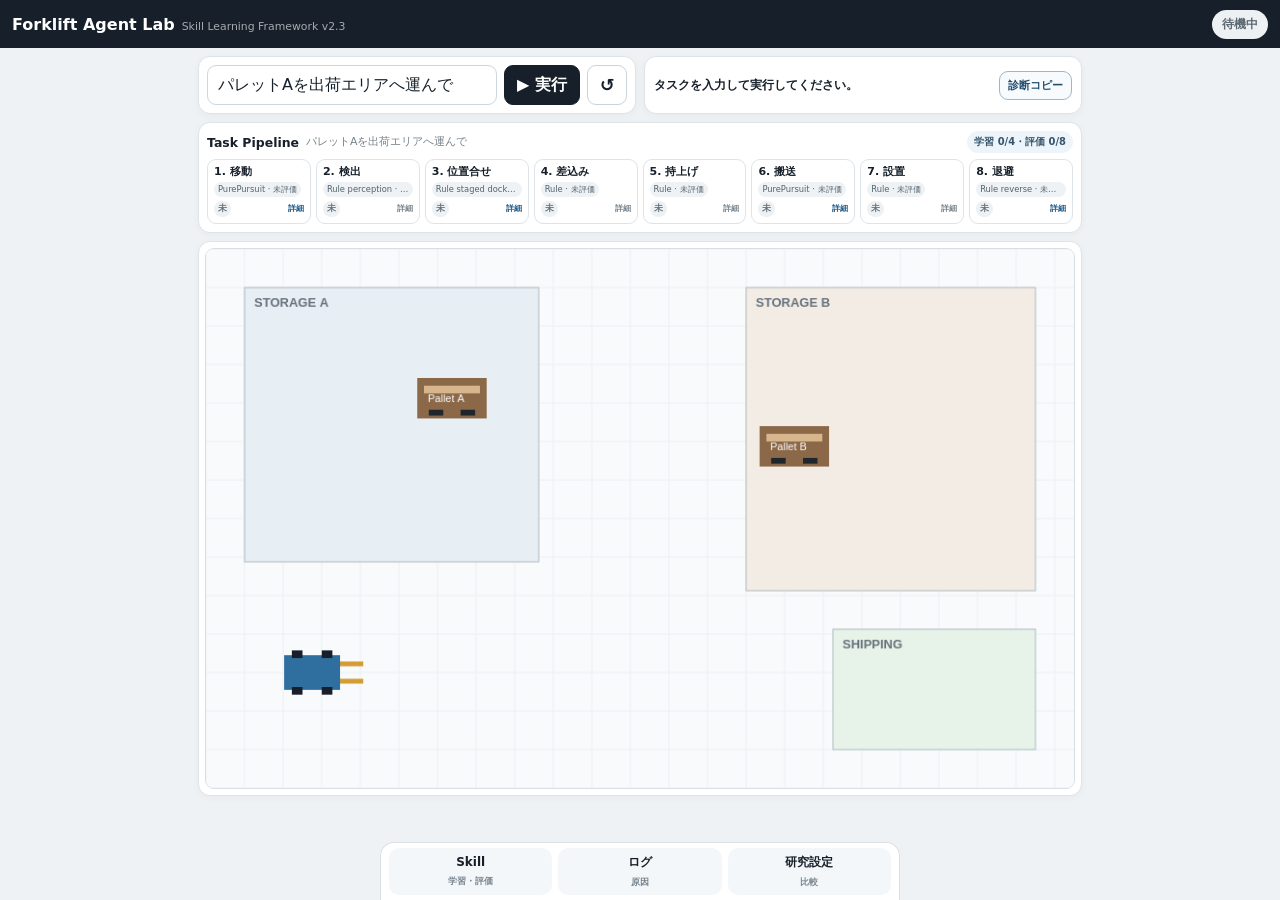
==== commit 1ad591ba: "chore: align main UI version with learning framework v2.3" ====
--- a/index.html
+++ b/index.html
@@ -3,12 +3,12 @@
 <head>
   <meta charset="utf-8">
   <meta name="viewport" content="width=device-width,initial-scale=1,viewport-fit=cover">
-  <title>Forklift Agent Lab v1.9</title>
+  <title>Forklift Agent Lab v2.3</title>
   <link rel="stylesheet" href="./style.css">
 </head>
 <body>
 <header class="mobile-header">
-  <div><strong>Forklift Agent Lab</strong><span>Skill Learning / Evaluation v1.9</span></div>
+  <div><strong>Forklift Agent Lab</strong><span>Skill Learning Framework v2.3</span></div>
   <div id="statusBadge" class="status-badge idle">待機中</div>
 </header>
 
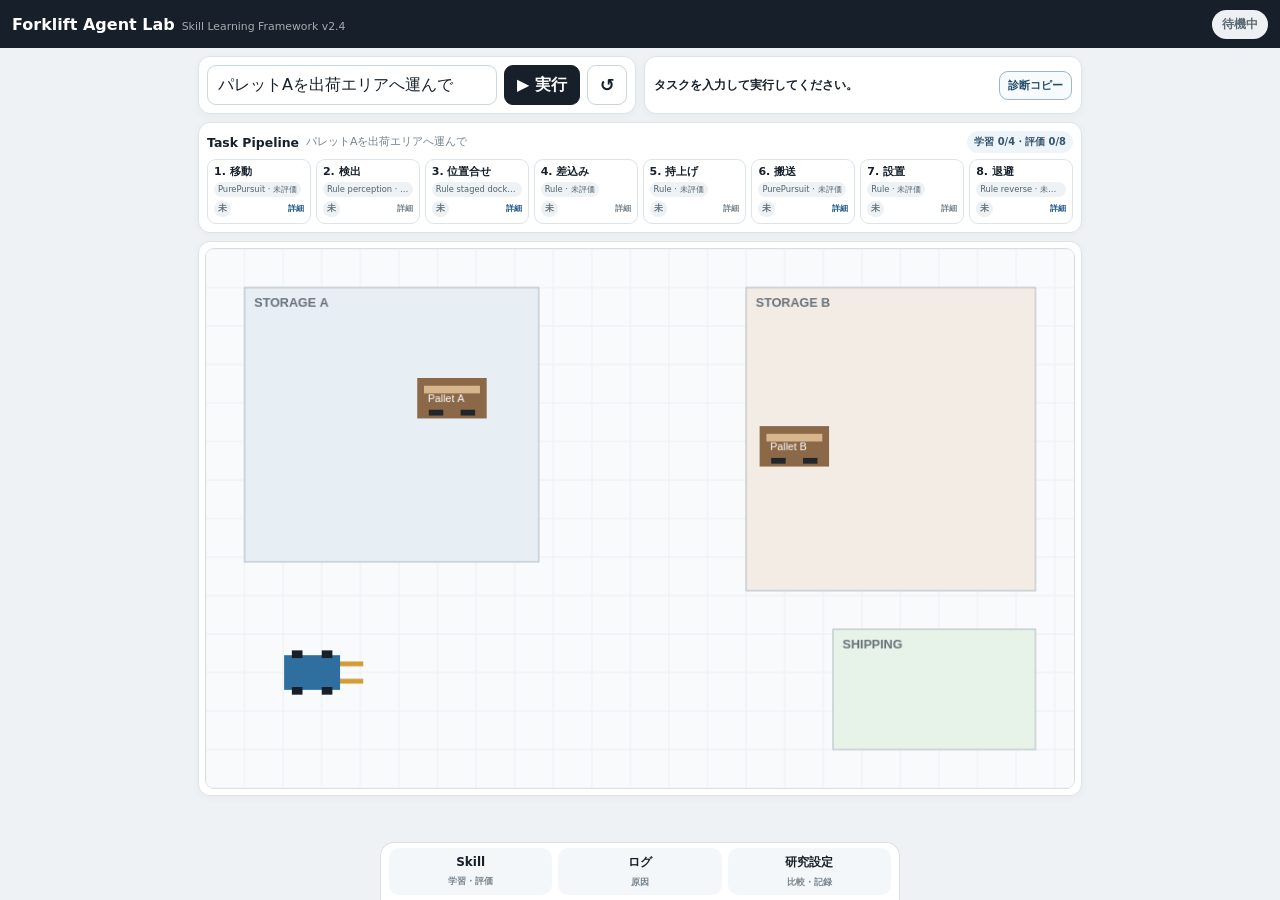
==== commit 1aa12eae: "feat: add manual demonstration recorder controls" ====
--- a/index.html
+++ b/index.html
@@ -3,12 +3,12 @@
 <head>
   <meta charset="utf-8">
   <meta name="viewport" content="width=device-width,initial-scale=1,viewport-fit=cover">
-  <title>Forklift Agent Lab v2.3</title>
+  <title>Forklift Agent Lab v2.4</title>
   <link rel="stylesheet" href="./style.css">
 </head>
 <body>
 <header class="mobile-header">
-  <div><strong>Forklift Agent Lab</strong><span>Skill Learning Framework v2.3</span></div>
+  <div><strong>Forklift Agent Lab</strong><span>Skill Learning Framework v2.4</span></div>
   <div id="statusBadge" class="status-badge idle">待機中</div>
 </header>
 
@@ -43,7 +43,7 @@
 <nav class="bottom-nav" aria-label="補助メニュー">
   <button data-open-sheet="learnSheet"><span>Skill</span><small>学習・評価</small></button>
   <button data-open-sheet="logSheet"><span>ログ</span><small>原因</small></button>
-  <button data-open-sheet="settingsSheet"><span>研究設定</span><small>比較</small></button>
+  <button data-open-sheet="settingsSheet"><span>研究設定</span><small>比較・記録</small></button>
 </nav>
 
 <div class="runtime-hidden" aria-hidden="true">
@@ -70,6 +70,29 @@
   <div class="sheet-head"><div><small>通常は触らなくてOK</small><h2>研究者向け設定</h2></div><button data-close-sheet>×</button></div>
   <div class="sheet-body settings-scroll">
     <details open>
+      <summary>Demonstration Recorder / 手動操作</summary>
+      <p class="sheet-note">記録対象Skillを選び、「記録開始」後に方向ボタンを長押しします。Observation + ActionがそのSkillのDataset Adapterへ保存されます。</p>
+      <div class="form-grid">
+        <label>記録するSkill<select id="demoSkill"></select></label>
+        <label class="demo-replace-label"><span>Dataset</span><span><input id="demoReplaceToggle" type="checkbox"> 既存デモを置換</span></label>
+      </div>
+      <div class="sheet-actions">
+        <button id="demoRecordBtn" class="primary">● 記録開始</button>
+        <button id="demoStopBtn" disabled>■ 保存して停止</button>
+        <button id="demoDiscardBtn" disabled>破棄</button>
+      </div>
+      <div id="demoRecordState" class="demo-record-state">Recorder: 待機中</div>
+      <div class="manual-controls">
+        <button data-manual="forward">↑ 前進</button>
+        <button data-manual="left">← 左</button>
+        <button data-manual="right">右 →</button>
+        <button data-manual="back">↓ 後退</button>
+        <button data-manual="lift">Fork</button>
+      </div>
+      <div class="sheet-actions"><button id="stepBtn">1 Step</button><button id="planBtn">Task解析</button></div>
+    </details>
+
+    <details>
       <summary>Controller</summary>
       <div class="form-grid">
         <label>方式<select id="controllerSelect"><option value="pure_pursuit">Pure Pursuit</option><option value="rule_waypoint">Rule Waypoint</option><option value="pid_path">PID Path</option></select></label>
@@ -81,8 +104,6 @@
     <details><summary>Failure Lab</summary><div class="toggle-list"><label><input id="obstacleToggle" type="checkbox"> 障害物</label><label><input id="detectFailToggle" type="checkbox"> 検出を強制失敗</label><label><input id="alignFailToggle" type="checkbox"> 位置合わせを強制失敗</label><label><input id="insertFailToggle" type="checkbox"> 差し込みを強制失敗</label></div></details>
 
     <details><summary>Benchmark</summary><div class="form-grid"><label>Seed<input id="benchmarkSeed" type="text" value="42"></label><label>Scenarios<input id="benchmarkScenarios" type="number" min="1" max="50" value="8"></label></div><div class="sheet-actions"><button id="batchBtn" class="primary">実行</button><button id="benchmarkJsonBtn">JSON</button><button id="benchmarkCsvBtn">CSV</button><button class="copy-btn" data-copy-target="batchState">コピー</button></div><pre id="batchState" class="data-box small">No benchmark result yet.</pre></details>
-
-    <details><summary>手動操作 / 1 Step</summary><div class="sheet-actions"><button id="stepBtn">1 Step</button><button id="planBtn">Task解析</button></div><div class="manual-controls"><button data-manual="forward">↑ 前進</button><button data-manual="left">← 左</button><button data-manual="right">右 →</button><button data-manual="back">↓ 後退</button><button data-manual="lift">Fork</button></div></details>
 
     <details><summary>内部データ</summary>
       <h3>Episode</h3><div class="sheet-actions"><button class="copy-btn" data-copy-target="episodeState">コピー</button><button id="downloadEpisodeBtn">JSON保存</button></div><pre id="episodeState" class="data-box"></pre>
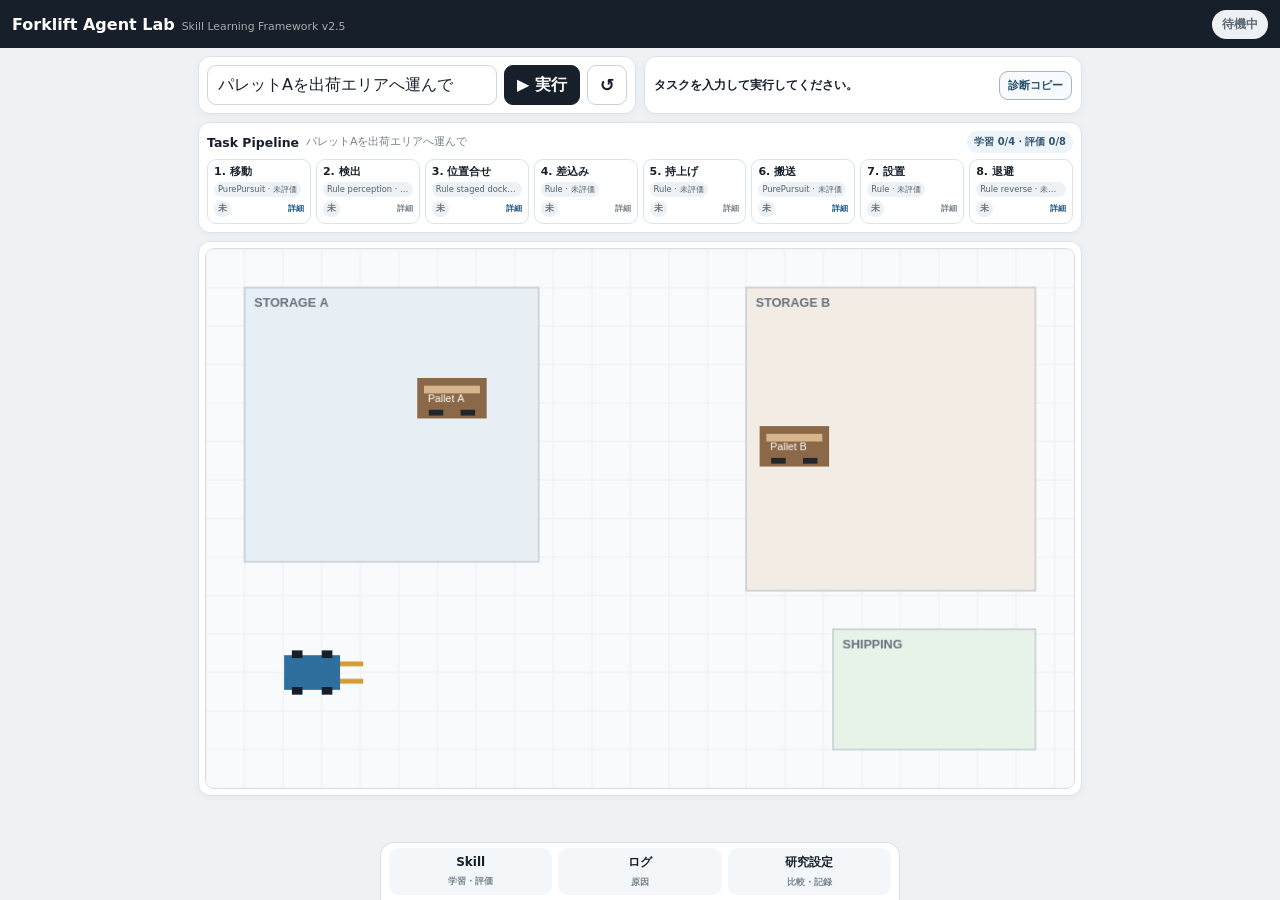
==== commit 59eb8b97: "Bump visible framework version to v2.5" ====
--- a/index.html
+++ b/index.html
@@ -3,12 +3,12 @@
 <head>
   <meta charset="utf-8">
   <meta name="viewport" content="width=device-width,initial-scale=1,viewport-fit=cover">
-  <title>Forklift Agent Lab v2.4</title>
+  <title>Forklift Agent Lab v2.5</title>
   <link rel="stylesheet" href="./style.css">
 </head>
 <body>
 <header class="mobile-header">
-  <div><strong>Forklift Agent Lab</strong><span>Skill Learning Framework v2.4</span></div>
+  <div><strong>Forklift Agent Lab</strong><span>Skill Learning Framework v2.5</span></div>
   <div id="statusBadge" class="status-badge idle">待機中</div>
 </header>
 
--- a/style.css
+++ b/style.css
@@ -1,3 +1,3 @@
-:root{font-family:Inter,system-ui,-apple-system,BlinkMacSystemFont,"Segoe UI",sans-serif;color:#17202a;background:#eef2f5;--ink:#17202a;--muted:#6b7780;--line:#dce4e9;--soft:#f7f9fb;--ok:#197a43;--ok-bg:#eaf7ef;--warn:#9a6700;--warn-bg:#fff7df;--bad:#b42318;--bad-bg:#fff0ee;--blue:#245b89}*{box-sizing:border-box}html,body{margin:0;min-height:100%;background:#eef2f5}button,input,select{font:inherit}button{border:1px solid #c9d3da;background:#fff;color:var(--ink);border-radius:9px;padding:8px 10px;font-weight:750;cursor:pointer}button.primary,.sheet-primary-link{background:var(--ink);color:#fff;border-color:var(--ink)}.copy-btn{border-color:#9fb6c7;color:#244e6d;background:#f7fbfe}.hidden{display:none!important}.runtime-hidden{display:none}.mobile-header{height:48px;background:#17202a;color:#fff;padding:0 12px;display:flex;align-items:center;justify-content:space-between;gap:8px}.mobile-header>div:first-child{display:flex;align-items:baseline;gap:7px;min-width:0}.mobile-header strong{font-size:1rem;white-space:nowrap}.mobile-header span{font-size:.68rem;opacity:.62}.status-badge{display:inline-flex;padding:6px 10px;border-radius:999px;font-weight:900;font-size:.76rem;white-space:nowrap}.status-badge.idle{background:#edf1f4;color:#5e6a72}.status-badge.running,.status-badge.ready,.status-badge.recovering{background:var(--warn-bg);color:var(--warn)}.status-badge.done{background:var(--ok-bg);color:var(--ok)}.status-badge.failed,.status-badge.invalid,.status-badge.aborted{background:var(--bad-bg);color:var(--bad)}.mobile-dashboard{max-width:900px;margin:auto;padding:8px;display:grid;gap:8px;grid-template-columns:1fr;grid-template-rows:auto auto auto 1fr}.task-strip,.result-strip,.pipeline-panel,.sim-panel{background:#fff;border:1px solid var(--line);border-radius:12px;box-shadow:0 2px 9px rgba(15,23,42,.035)}.task-strip{padding:8px;display:grid;grid-template-columns:minmax(0,1fr) auto auto;gap:7px;align-items:center}.task-strip input{min-width:0;width:100%;height:40px;border:1px solid #cbd6dd;border-radius:9px;padding:0 10px;color:var(--ink);background:#fff}.run-button{min-width:76px;height:40px}.icon-button{width:40px;height:40px;font-size:1.1rem}.result-strip{padding:7px 9px;display:flex;align-items:center;justify-content:space-between;gap:8px;min-height:44px}.result-main{min-width:0;display:flex;align-items:center;gap:8px;overflow:hidden}.result-main>strong{font-size:.76rem;white-space:nowrap;overflow:hidden;text-overflow:ellipsis}.failure-inline{font-size:.72rem;color:var(--bad);white-space:nowrap;overflow:hidden;text-overflow:ellipsis}.failure-inline code{font-size:.7rem}.compact{padding:6px 8px;font-size:.7rem;white-space:nowrap}.pipeline-panel{padding:8px}.pipeline-head{display:flex;align-items:center;justify-content:space-between;gap:8px;margin-bottom:6px}.pipeline-head>div{display:flex;align-items:center;gap:7px;min-width:0}.pipeline-head strong{font-size:.78rem}.pipeline-head>div span{font-size:.68rem;color:#75828b;white-space:nowrap;overflow:hidden;text-overflow:ellipsis}.learned-summary{font-size:.62rem!important;font-weight:850;color:#35556d!important;background:#eef5fa;border-radius:999px;padding:4px 7px;white-space:nowrap}.task-pipeline{display:grid;grid-template-columns:repeat(4,minmax(0,1fr));gap:5px}.pipeline-skill{position:relative;border:1px solid #dce4e9;border-radius:9px;padding:6px;min-width:0;background:#fff}.pipeline-skill.current{border-color:#d5a623;background:#fffaf0}.pipeline-skill.success{border-color:#9ed4b2;background:#f4fbf6}.pipeline-skill.failed{border-color:#efafa8;background:#fff6f5}.skill-order{display:none}.skill-main{min-width:0}.skill-main strong{display:block;font-size:.69rem;line-height:1.08;white-space:nowrap;overflow:hidden;text-overflow:ellipsis}.skill-desc{display:none}.skill-meta{margin-top:4px;display:flex;gap:3px;min-width:0}.skill-meta span{font-size:.52rem;background:#eef2f5;border-radius:999px;padding:2px 4px;color:#53636e;white-space:nowrap;overflow:hidden;text-overflow:ellipsis}.skill-meta span:nth-child(2){display:none}.skill-side{display:flex;align-items:center;justify-content:space-between;gap:3px;margin-top:4px}.pipeline-status{font-size:.54rem;font-weight:900;border-radius:999px;padding:2px 4px;background:#edf1f4;color:#66737c;white-space:nowrap}.pipeline-status.current{background:#fff0b8;color:#815c00}.pipeline-status.success{background:#dff2e6;color:#176b3b}.pipeline-status.failed{background:#ffe1de;color:#a11d14}.skill-learn-link{font-size:.53rem;font-weight:850;color:#245b89;text-decoration:none;white-space:nowrap}.sim-panel{padding:6px;min-height:0;display:flex;align-items:center;justify-content:center;overflow:hidden}.sim-panel canvas{display:block;max-width:100%;max-height:100%;width:100%;height:auto;aspect-ratio:900/560;background:#f8fafb;border:1px solid #d7dfe4;border-radius:9px;touch-action:none}.bottom-nav{position:fixed;left:0;right:0;bottom:0;z-index:30;height:58px;padding:5px 8px calc(5px + env(safe-area-inset-bottom));background:rgba(255,255,255,.96);border-top:1px solid #d9e1e6;display:grid;grid-template-columns:repeat(3,1fr);gap:6px;backdrop-filter:blur(12px)}.bottom-nav button{border:0;background:#f4f7f9;border-radius:10px;display:grid;place-items:center;padding:4px}.bottom-nav span{font-size:.75rem;font-weight:850}.bottom-nav small{font-size:.58rem;color:#7a8790}.bottom-sheet{width:min(680px,100%);max-width:none;margin:auto 0 0 0;border:0;border-radius:18px 18px 0 0;padding:0;background:#fff;color:var(--ink);max-height:82dvh;box-shadow:0 -12px 35px rgba(0,0,0,.18)}.bottom-sheet::backdrop{background:rgba(20,28,34,.42)}.sheet-head{position:sticky;top:0;z-index:2;background:#fff;border-bottom:1px solid #e6ecef;padding:12px 14px;display:flex;align-items:center;justify-content:space-between;gap:10px}.sheet-head small{display:block;font-size:.67rem;color:#7a8790}.sheet-head h2{font-size:1rem;margin:2px 0 0}.sheet-head>button{width:36px;height:36px;border-radius:50%;font-size:1.15rem}.sheet-body{padding:14px}.sheet-body p{color:var(--muted);font-size:.8rem}.sheet-primary-link{display:flex;align-items:center;justify-content:center;text-decoration:none;border-radius:10px;padding:11px 13px;font-weight:850;margin-top:12px}.model-state{display:flex;align-items:center;justify-content:space-between;gap:10px;padding:10px 0;border-top:1px solid #edf1f4}.model-state span{font-size:.74rem;color:#77848c}.model-state strong{font-size:.8rem}.sheet-note{margin-bottom:0}.sheet-actions,.manual-controls{display:flex;flex-wrap:wrap;gap:7px;margin:8px 0}.log-sheet-body{padding-top:8px}.log{height:52dvh;overflow:auto;background:#111820;color:#d9e2e8;border-radius:10px;padding:10px;font-family:ui-monospace,SFMono-Regular,Menlo,monospace;font-size:.72rem}.log-line{padding:4px 0;border-bottom:1px solid rgba(255,255,255,.05);overflow-wrap:anywhere}.log-line .time{color:#758695}.log-line.planner{color:#9ad0ff}.log-line.skill{color:#ffd48c}.log-line.success{color:#9de39d}.log-line.error{color:#ff9d9d}.settings-scroll{overflow:auto;max-height:calc(82dvh - 60px)}.settings-scroll>details{border-bottom:1px solid #edf1f4;padding:9px 0}.settings-scroll summary{font-size:.88rem;font-weight:850;cursor:pointer}.form-grid{display:grid;grid-template-columns:1fr 1fr;gap:8px;margin-top:9px}.form-grid label{display:grid;gap:3px;font-size:.72rem;color:#66727c}.form-grid input,.form-grid select{width:100%;border:1px solid #cbd6dd;border-radius:8px;padding:8px;min-height:36px;background:#fff}.toggle-list{display:grid;gap:7px;margin-top:8px;font-size:.8rem}.nested-details{margin-top:8px}.data-box{white-space:pre-wrap;overflow-wrap:anywhere;background:#f7f9fa;border:1px solid #edf1f4;border-radius:8px;padding:9px;font-size:.7rem;line-height:1.4;max-height:260px;overflow:auto}.data-box.small{max-height:180px}.skill-queue{display:grid;gap:6px}.skill-item{border:1px solid #dce3e8;border-radius:8px;padding:7px;font-size:.72rem}.toast{position:fixed;left:50%;bottom:70px;transform:translate(-50%,16px);background:#17202a;color:#fff;border-radius:999px;padding:9px 14px;font-size:.75rem;font-weight:750;opacity:0;pointer-events:none;transition:.18s;z-index:100}.toast.show{opacity:1;transform:translate(-50%,0)}
+:root{font-family:Inter,system-ui,-apple-system,BlinkMacSystemFont,"Segoe UI",sans-serif;color:#17202a;background:#eef2f5;--ink:#17202a;--muted:#6b7780;--line:#dce4e9;--soft:#f7f9fb;--ok:#197a43;--ok-bg:#eaf7ef;--warn:#9a6700;--warn-bg:#fff7df;--bad:#b42318;--bad-bg:#fff0ee;--blue:#245b89}*{box-sizing:border-box}html,body{margin:0;min-height:100%;background:#eef2f5}button,input,select{font:inherit}button{border:1px solid #c9d3da;background:#fff;color:var(--ink);border-radius:9px;padding:8px 10px;font-weight:750;cursor:pointer}button.primary,.sheet-primary-link{background:var(--ink);color:#fff;border-color:var(--ink)}.copy-btn{border-color:#9fb6c7;color:#244e6d;background:#f7fbfe}.hidden{display:none!important}.runtime-hidden{display:none}.mobile-header{height:48px;background:#17202a;color:#fff;padding:0 12px;display:flex;align-items:center;justify-content:space-between;gap:8px}.mobile-header>div:first-child{display:flex;align-items:baseline;gap:7px;min-width:0}.mobile-header strong{font-size:1rem;white-space:nowrap}.mobile-header span{font-size:.68rem;opacity:.62}.status-badge{display:inline-flex;padding:6px 10px;border-radius:999px;font-weight:900;font-size:.76rem;white-space:nowrap}.status-badge.idle{background:#edf1f4;color:#5e6a72}.status-badge.running,.status-badge.ready,.status-badge.recovering{background:var(--warn-bg);color:var(--warn)}.status-badge.done{background:var(--ok-bg);color:var(--ok)}.status-badge.failed,.status-badge.invalid,.status-badge.aborted{background:var(--bad-bg);color:var(--bad)}.mobile-dashboard{max-width:900px;margin:auto;padding:8px;display:grid;gap:8px;grid-template-columns:1fr;grid-template-rows:auto auto auto 1fr}.task-strip,.result-strip,.pipeline-panel,.sim-panel{background:#fff;border:1px solid var(--line);border-radius:12px;box-shadow:0 2px 9px rgba(15,23,42,.035)}.task-strip{padding:8px;display:grid;grid-template-columns:minmax(0,1fr) auto auto;gap:7px;align-items:center}.task-strip input{min-width:0;width:100%;height:40px;border:1px solid #cbd6dd;border-radius:9px;padding:0 10px;color:var(--ink);background:#fff}.run-button{min-width:76px;height:40px}.icon-button{width:40px;height:40px;font-size:1.1rem}.result-strip{padding:7px 9px;display:flex;align-items:center;justify-content:space-between;gap:8px;min-height:44px}.result-main{min-width:0;display:flex;align-items:center;gap:8px;overflow:hidden}.result-main>strong{font-size:.76rem;white-space:nowrap;overflow:hidden;text-overflow:ellipsis}.failure-inline{font-size:.72rem;color:var(--bad);white-space:nowrap;overflow:hidden;text-overflow:ellipsis}.failure-inline code{font-size:.7rem}.compact{padding:6px 8px;font-size:.7rem;white-space:nowrap}.pipeline-panel{padding:8px}.pipeline-head{display:flex;align-items:center;justify-content:space-between;gap:8px;margin-bottom:6px}.pipeline-head>div{display:flex;align-items:center;gap:7px;min-width:0}.pipeline-head strong{font-size:.78rem}.pipeline-head>div span{font-size:.68rem;color:#75828b;white-space:nowrap;overflow:hidden;text-overflow:ellipsis}.learned-summary{font-size:.62rem!important;font-weight:850;color:#35556d!important;background:#eef5fa;border-radius:999px;padding:4px 7px;white-space:nowrap}.task-pipeline{display:grid;grid-template-columns:repeat(4,minmax(0,1fr));gap:5px}.pipeline-skill{position:relative;border:1px solid #dce4e9;border-radius:9px;padding:6px;min-width:0;background:#fff}.pipeline-skill.current{border-color:#d5a623;background:#fffaf0}.pipeline-skill.success{border-color:#9ed4b2;background:#f4fbf6}.pipeline-skill.failed{border-color:#efafa8;background:#fff6f5}.skill-order{display:none}.skill-main{min-width:0}.skill-main strong{display:block;font-size:.69rem;line-height:1.08;white-space:nowrap;overflow:hidden;text-overflow:ellipsis}.skill-desc{display:none}.skill-meta{margin-top:4px;display:flex;gap:3px;min-width:0}.skill-meta span{font-size:.52rem;background:#eef2f5;border-radius:999px;padding:2px 4px;color:#53636e;white-space:nowrap;overflow:hidden;text-overflow:ellipsis}.skill-meta span:nth-child(2){display:none}.skill-side{display:flex;align-items:center;justify-content:space-between;gap:3px;margin-top:4px}.pipeline-status{font-size:.54rem;font-weight:900;border-radius:999px;padding:2px 4px;background:#edf1f4;color:#66737c;white-space:nowrap}.pipeline-status.current{background:#fff0b8;color:#815c00}.pipeline-status.success{background:#dff2e6;color:#176b3b}.pipeline-status.failed{background:#ffe1de;color:#a11d14}.skill-learn-link{font-size:.53rem;font-weight:850;color:#245b89;text-decoration:none;white-space:nowrap}.sim-panel{padding:6px;min-height:0;display:flex;align-items:center;justify-content:center;overflow:hidden}.sim-panel canvas{display:block;max-width:100%;max-height:100%;width:100%;height:auto;aspect-ratio:900/560;background:#f8fafb;border:1px solid #d7dfe4;border-radius:9px;touch-action:none}.bottom-nav{position:fixed;left:0;right:0;bottom:0;z-index:30;height:58px;padding:5px 8px calc(5px + env(safe-area-inset-bottom));background:rgba(255,255,255,.96);border-top:1px solid #d9e1e6;display:grid;grid-template-columns:repeat(3,1fr);gap:6px;backdrop-filter:blur(12px)}.bottom-nav button{border:0;background:#f4f7f9;border-radius:10px;display:grid;place-items:center;padding:4px}.bottom-nav span{font-size:.75rem;font-weight:850}.bottom-nav small{font-size:.58rem;color:#7a8790}.bottom-sheet{width:min(680px,100%);max-width:none;margin:auto 0 0 0;border:0;border-radius:18px 18px 0 0;padding:0;background:#fff;color:var(--ink);max-height:82dvh;box-shadow:0 -12px 35px rgba(0,0,0,.18)}.bottom-sheet::backdrop{background:rgba(20,28,34,.42)}.sheet-head{position:sticky;top:0;z-index:2;background:#fff;border-bottom:1px solid #e6ecef;padding:12px 14px;display:flex;align-items:center;justify-content:space-between;gap:10px}.sheet-head small{display:block;font-size:.67rem;color:#7a8790}.sheet-head h2{font-size:1rem;margin:2px 0 0}.sheet-head>button{width:36px;height:36px;border-radius:50%;font-size:1.15rem}.sheet-body{padding:14px}.sheet-body p{color:var(--muted);font-size:.8rem}.sheet-primary-link{display:flex;align-items:center;justify-content:center;text-decoration:none;border-radius:10px;padding:11px 13px;font-weight:850;margin-top:12px}.model-state{display:flex;align-items:center;justify-content:space-between;gap:10px;padding:10px 0;border-top:1px solid #edf1f4}.model-state span{font-size:.74rem;color:#77848c}.model-state strong{font-size:.8rem}.sheet-note{margin-bottom:0}.sheet-actions,.manual-controls{display:flex;flex-wrap:wrap;gap:7px;margin:8px 0}.manual-controls button{touch-action:none;user-select:none;-webkit-user-select:none;min-width:76px}.manual-controls button.manual-active{background:#17202a;color:#fff;border-color:#17202a;transform:translateY(1px)}.demo-record-state{font-size:.72rem;font-weight:800;color:#53636e;background:#f7f9fb;border:1px solid #e4eaee;border-radius:8px;padding:8px;margin-top:8px}.demo-record-state.recording{background:#fff0ee;border-color:#efb1aa;color:#a11d14}.demo-replace-label>span:last-child{display:flex;align-items:center;gap:6px;min-height:36px}.demo-replace-label input{width:auto;min-height:auto}.log-sheet-body{padding-top:8px}.log{height:52dvh;overflow:auto;background:#111820;color:#d9e2e8;border-radius:10px;padding:10px;font-family:ui-monospace,SFMono-Regular,Menlo,monospace;font-size:.72rem}.log-line{padding:4px 0;border-bottom:1px solid rgba(255,255,255,.05);overflow-wrap:anywhere}.log-line .time{color:#758695}.log-line.planner{color:#9ad0ff}.log-line.skill{color:#ffd48c}.log-line.success{color:#9de39d}.log-line.error{color:#ff9d9d}.settings-scroll{overflow:auto;max-height:calc(82dvh - 60px)}.settings-scroll>details{border-bottom:1px solid #edf1f4;padding:9px 0}.settings-scroll summary{font-size:.88rem;font-weight:850;cursor:pointer}.form-grid{display:grid;grid-template-columns:1fr 1fr;gap:8px;margin-top:9px}.form-grid label{display:grid;gap:3px;font-size:.72rem;color:#66727c}.form-grid input,.form-grid select{width:100%;border:1px solid #cbd6dd;border-radius:8px;padding:8px;min-height:36px;background:#fff}.toggle-list{display:grid;gap:7px;margin-top:8px;font-size:.8rem}.nested-details{margin-top:8px}.data-box{white-space:pre-wrap;overflow-wrap:anywhere;background:#f7f9fa;border:1px solid #edf1f4;border-radius:8px;padding:9px;font-size:.7rem;line-height:1.4;max-height:260px;overflow:auto}.data-box.small{max-height:180px}.skill-queue{display:grid;gap:6px}.skill-item{border:1px solid #dce3e8;border-radius:8px;padding:7px;font-size:.72rem}.toast{position:fixed;left:50%;bottom:70px;transform:translate(-50%,16px);background:#17202a;color:#fff;border-radius:999px;padding:9px 14px;font-size:.75rem;font-weight:750;opacity:0;pointer-events:none;transition:.18s;z-index:100}.toast.show{opacity:1;transform:translate(-50%,0)}
 @media(max-width:760px){html,body{height:100%;overflow:hidden}.mobile-dashboard{height:calc(100dvh - 48px - 58px - env(safe-area-inset-bottom));padding:6px;gap:6px;grid-template-rows:48px 38px 126px minmax(0,1fr)}.task-strip,.result-strip,.pipeline-panel,.sim-panel{border-radius:10px}.task-strip{padding:4px 6px}.task-strip input{height:38px;font-size:.78rem}.run-button,.icon-button{height:38px}.result-strip{padding:4px 7px;min-height:38px}.result-main>strong{font-size:.68rem}.compact{font-size:.63rem;padding:5px 7px}.pipeline-panel{padding:6px}.pipeline-head{margin-bottom:4px}.pipeline-head strong{font-size:.72rem}.pipeline-head>div span{font-size:.6rem}.task-pipeline{gap:4px}.pipeline-skill{padding:5px}.skill-main strong{font-size:.62rem}.skill-meta{margin-top:3px}.skill-meta span{font-size:.48rem}.skill-side{margin-top:3px}.pipeline-status,.skill-learn-link{font-size:.48rem}.sim-panel{padding:4px}.bottom-sheet{width:100%}}
 @media(min-width:761px){body{padding-bottom:68px}.mobile-dashboard{grid-template-columns:1fr 1fr;grid-template-areas:"task result" "pipe pipe" "sim sim";grid-template-rows:auto auto minmax(360px,1fr)}.task-strip{grid-area:task}.result-strip{grid-area:result}.pipeline-panel{grid-area:pipe}.sim-panel{grid-area:sim}.bottom-nav{left:50%;right:auto;transform:translateX(-50%);width:min(520px,100%);border:1px solid #d9e1e6;border-bottom:0;border-radius:14px 14px 0 0}.task-pipeline{grid-template-columns:repeat(8,minmax(0,1fr))}}
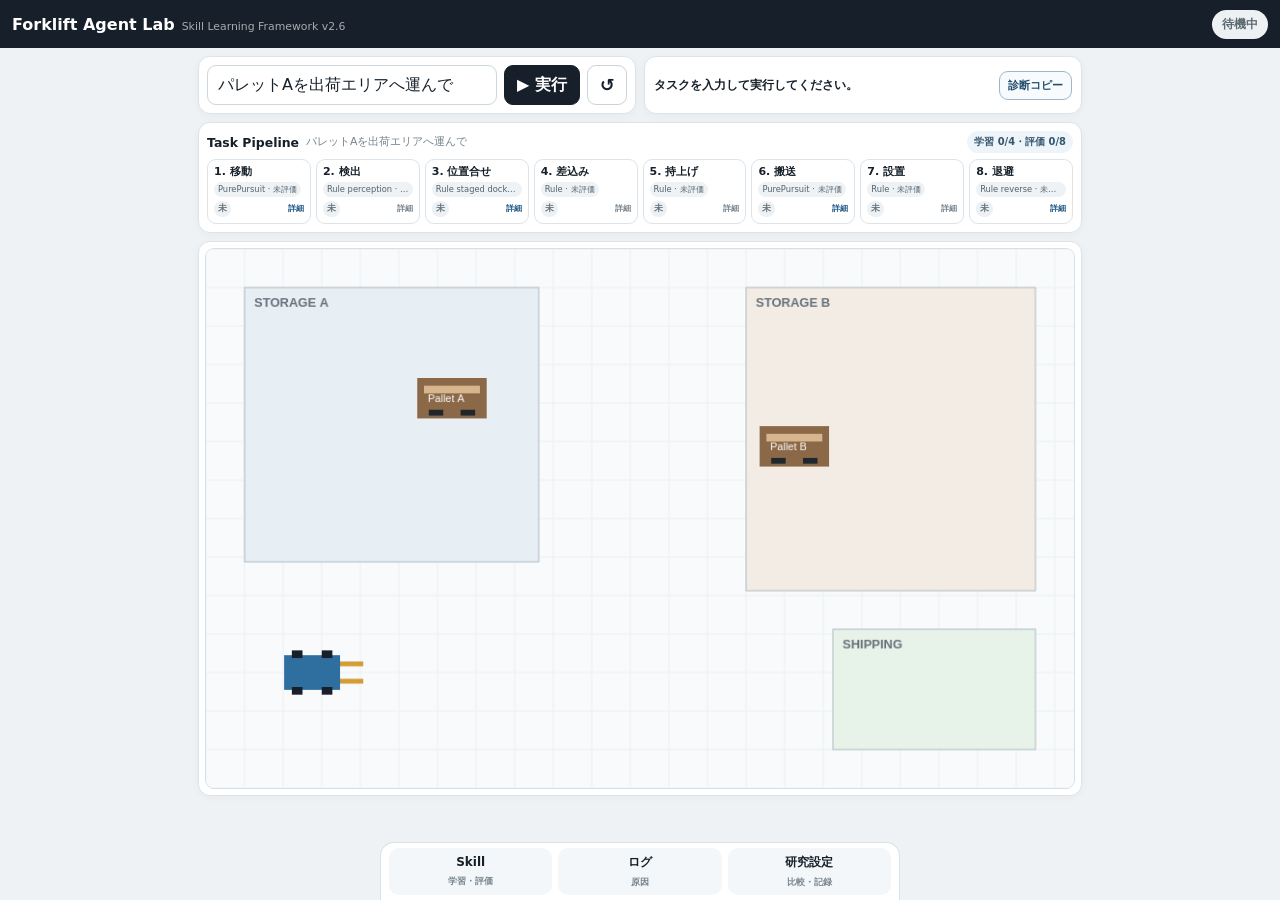
==== commit 69ef4b0a: "Update main UI for episodic demonstration workflow" ====
--- a/index.html
+++ b/index.html
@@ -3,12 +3,12 @@
 <head>
   <meta charset="utf-8">
   <meta name="viewport" content="width=device-width,initial-scale=1,viewport-fit=cover">
-  <title>Forklift Agent Lab v2.5</title>
+  <title>Forklift Agent Lab v2.6</title>
   <link rel="stylesheet" href="./style.css">
 </head>
 <body>
 <header class="mobile-header">
-  <div><strong>Forklift Agent Lab</strong><span>Skill Learning Framework v2.5</span></div>
+  <div><strong>Forklift Agent Lab</strong><span>Skill Learning Framework v2.6</span></div>
   <div id="statusBadge" class="status-badge idle">待機中</div>
 </header>
 
@@ -71,7 +71,7 @@
   <div class="sheet-body settings-scroll">
     <details open>
       <summary>Demonstration Recorder / 手動操作</summary>
-      <p class="sheet-note">記録対象Skillを選び、「記録開始」後に方向ボタンを長押しします。Observation + ActionがそのSkillのDataset Adapterへ保存されます。</p>
+      <p class="sheet-note">記録対象Skillを選び、「記録開始」後に方向ボタンを長押しします。1回の開始〜停止を1 Episodeとして保存し、Outcome / Quality / NoteはSkill学習画面で編集できます。</p>
       <div class="form-grid">
         <label>記録するSkill<select id="demoSkill"></select></label>
         <label class="demo-replace-label"><span>Dataset</span><span><input id="demoReplaceToggle" type="checkbox"> 既存デモを置換</span></label>
@@ -119,4 +119,4 @@
 <script type="module" src="./pipeline.js"></script>
 <script type="module" src="./mobile_ui.js"></script>
 </body>
-</html>
+</html>
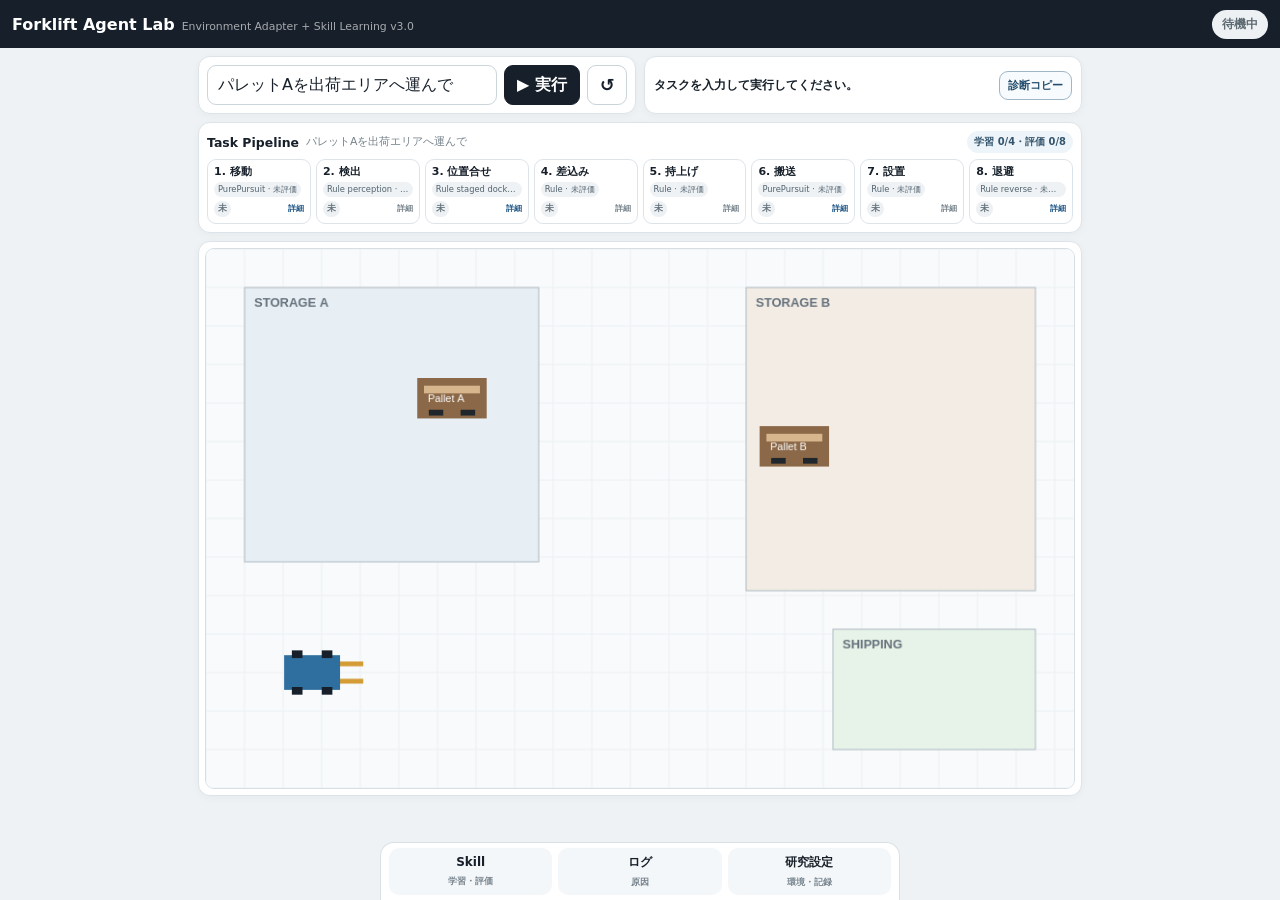
==== commit 64ee697b: "Expose environment adapter in research UI" ====
--- a/index.html
+++ b/index.html
@@ -3,12 +3,12 @@
 <head>
   <meta charset="utf-8">
   <meta name="viewport" content="width=device-width,initial-scale=1,viewport-fit=cover">
-  <title>Forklift Agent Lab v2.6</title>
+  <title>Forklift Agent Lab v3.0</title>
   <link rel="stylesheet" href="./style.css">
 </head>
 <body>
 <header class="mobile-header">
-  <div><strong>Forklift Agent Lab</strong><span>Skill Learning Framework v2.6</span></div>
+  <div><strong>Forklift Agent Lab</strong><span>Environment Adapter + Skill Learning v3.0</span></div>
   <div id="statusBadge" class="status-badge idle">待機中</div>
 </header>
 
@@ -20,96 +20,71 @@
   </section>
 
   <section class="result-strip">
-    <div class="result-main">
-      <strong id="statusGuide">タスクを入力して実行してください。</strong>
-      <div id="failureSummary" class="failure-inline hidden">失敗: <code id="failureReason">-</code></div>
-    </div>
+    <div class="result-main"><strong id="statusGuide">タスクを入力して実行してください。</strong><div id="failureSummary" class="failure-inline hidden">失敗: <code id="failureReason">-</code></div></div>
     <button id="copyDebugBtn" class="copy-btn compact">診断コピー</button>
   </section>
 
   <section class="pipeline-panel">
-    <div class="pipeline-head">
-      <div><strong>Task Pipeline</strong><span id="pipelineTaskName">パレット搬送</span></div>
-      <span id="pipelineLearnedSummary" class="learned-summary">学習 / 評価</span>
-    </div>
+    <div class="pipeline-head"><div><strong>Task Pipeline</strong><span id="pipelineTaskName">パレット搬送</span></div><span id="pipelineLearnedSummary" class="learned-summary">学習 / 評価</span></div>
     <div id="taskPipeline" class="task-pipeline"></div>
   </section>
 
-  <section class="sim-panel">
-    <canvas id="simCanvas" width="900" height="560" aria-label="warehouse simulator"></canvas>
-  </section>
+  <section class="sim-panel"><canvas id="simCanvas" width="900" height="560" aria-label="browser 2D smoke-test environment"></canvas></section>
 </main>
 
 <nav class="bottom-nav" aria-label="補助メニュー">
   <button data-open-sheet="learnSheet"><span>Skill</span><small>学習・評価</small></button>
   <button data-open-sheet="logSheet"><span>ログ</span><small>原因</small></button>
-  <button data-open-sheet="settingsSheet"><span>研究設定</span><small>比較・記録</small></button>
+  <button data-open-sheet="settingsSheet"><span>研究設定</span><small>環境・記録</small></button>
 </nav>
 
-<div class="runtime-hidden" aria-hidden="true">
-  <span id="statusTask"></span><span id="statusController"></span><span id="statusStep"></span><span id="statusCollision"></span>
-</div>
+<div class="runtime-hidden" aria-hidden="true"><span id="statusTask"></span><span id="statusController"></span><span id="statusStep"></span><span id="statusCollision"></span></div>
 
 <dialog id="learnSheet" class="bottom-sheet">
   <div class="sheet-head"><div><small>Taskを構成するSkillごとに管理</small><h2>Skill Learning / Evaluation</h2></div><button data-close-sheet>×</button></div>
-  <div class="sheet-body">
-    <p class="sheet-note">各Skillごとに学習状態と単体評価結果を確認できます。「評価」でそのSkillだけを複数条件でテストします。</p>
-    <div id="learningSkillList" class="learning-skill-list"></div>
-  </div>
+  <div class="sheet-body"><p class="sheet-note">各Skillごとに学習状態と単体評価結果を確認できます。「評価」でそのSkillだけを複数条件でテストします。</p><div id="learningSkillList" class="learning-skill-list"></div></div>
 </dialog>
 
 <dialog id="logSheet" class="bottom-sheet">
   <div class="sheet-head"><div><small>失敗したときに見る</small><h2>Agent Log</h2></div><button data-close-sheet>×</button></div>
-  <div class="sheet-body log-sheet-body">
-    <div class="sheet-actions"><button class="copy-btn" data-copy-target="log">ログをコピー</button><button id="clearLogBtn">Clear</button></div>
-    <div id="log" class="log"></div>
-  </div>
+  <div class="sheet-body log-sheet-body"><div class="sheet-actions"><button class="copy-btn" data-copy-target="log">ログをコピー</button><button id="clearLogBtn">Clear</button></div><div id="log" class="log"></div></div>
 </dialog>
 
 <dialog id="settingsSheet" class="bottom-sheet tall-sheet">
-  <div class="sheet-head"><div><small>通常は触らなくてOK</small><h2>研究者向け設定</h2></div><button data-close-sheet>×</button></div>
+  <div class="sheet-head"><div><small>実験条件とAdapter</small><h2>研究者向け設定</h2></div><button data-close-sheet>×</button></div>
   <div class="sheet-body settings-scroll">
     <details open>
+      <summary>Environment Adapter</summary>
+      <p class="sheet-note">上位のTask / Planner / Skill / Learningから実行環境を分離します。Browser 2DはUI・契約・動作確認用のSmoke Testであり、高忠実度シミュレータとして扱いません。</p>
+      <div class="form-grid"><label>Environment<select id="environmentSelect"></select></label></div>
+      <p id="environmentState" class="sheet-note">Environmentを読み込み中...</p>
+    </details>
+
+    <details open>
       <summary>Demonstration Recorder / 手動操作</summary>
-      <p class="sheet-note">記録対象Skillを選び、「記録開始」後に方向ボタンを長押しします。1回の開始〜停止を1 Episodeとして保存し、Outcome / Quality / NoteはSkill学習画面で編集できます。</p>
-      <div class="form-grid">
-        <label>記録するSkill<select id="demoSkill"></select></label>
-        <label class="demo-replace-label"><span>Dataset</span><span><input id="demoReplaceToggle" type="checkbox"> 既存デモを置換</span></label>
-      </div>
-      <div class="sheet-actions">
-        <button id="demoRecordBtn" class="primary">● 記録開始</button>
-        <button id="demoStopBtn" disabled>■ 保存して停止</button>
-        <button id="demoDiscardBtn" disabled>破棄</button>
-      </div>
+      <p class="sheet-note">記録対象Skillを選び、「記録開始」後に方向ボタンを長押しします。1回の開始〜停止を1 Episodeとして保存し、Outcome / Quality / NoteはSkill学習画面で編集できます。記録元EnvironmentもDataset metadataへ保存します。</p>
+      <div class="form-grid"><label>記録するSkill<select id="demoSkill"></select></label><label class="demo-replace-label"><span>Dataset</span><span><input id="demoReplaceToggle" type="checkbox"> 既存デモを置換</span></label></div>
+      <div class="sheet-actions"><button id="demoRecordBtn" class="primary">● 記録開始</button><button id="demoStopBtn" disabled>■ 保存して停止</button><button id="demoDiscardBtn" disabled>破棄</button></div>
       <div id="demoRecordState" class="demo-record-state">Recorder: 待機中</div>
-      <div class="manual-controls">
-        <button data-manual="forward">↑ 前進</button>
-        <button data-manual="left">← 左</button>
-        <button data-manual="right">右 →</button>
-        <button data-manual="back">↓ 後退</button>
-        <button data-manual="lift">Fork</button>
-      </div>
+      <div class="manual-controls"><button data-manual="forward">↑ 前進</button><button data-manual="left">← 左</button><button data-manual="right">右 →</button><button data-manual="back">↓ 後退</button><button data-manual="lift">Fork</button></div>
       <div class="sheet-actions"><button id="stepBtn">1 Step</button><button id="planBtn">Task解析</button></div>
     </details>
 
     <details>
       <summary>Controller</summary>
-      <div class="form-grid">
-        <label>方式<select id="controllerSelect"><option value="pure_pursuit">Pure Pursuit</option><option value="rule_waypoint">Rule Waypoint</option><option value="pid_path">PID Path</option></select></label>
-        <label>Lookahead<input id="lookaheadInput" type="number" min="20" max="120" step="5" value="55"></label>
-      </div>
+      <div class="form-grid"><label>方式<select id="controllerSelect"><option value="pure_pursuit">Pure Pursuit</option><option value="rule_waypoint">Rule Waypoint</option><option value="pid_path">PID Path</option></select></label><label>Lookahead<input id="lookaheadInput" type="number" min="20" max="120" step="5" value="55"></label></div>
       <details class="nested-details"><summary>PID tuning</summary><div class="form-grid"><label>Kp<input id="pidKp" type="number" step="0.05" value="0.8"></label><label>Ki<input id="pidKi" type="number" step="0.01" value="0.01"></label><label>Kd<input id="pidKd" type="number" step="0.01" value="0.18"></label><label>CTE gain<input id="pidCte" type="number" step="0.1" value="1.2"></label></div></details>
     </details>
 
     <details><summary>Failure Lab</summary><div class="toggle-list"><label><input id="obstacleToggle" type="checkbox"> 障害物</label><label><input id="detectFailToggle" type="checkbox"> 検出を強制失敗</label><label><input id="alignFailToggle" type="checkbox"> 位置合わせを強制失敗</label><label><input id="insertFailToggle" type="checkbox"> 差し込みを強制失敗</label></div></details>
 
-    <details><summary>Benchmark</summary><div class="form-grid"><label>Seed<input id="benchmarkSeed" type="text" value="42"></label><label>Scenarios<input id="benchmarkScenarios" type="number" min="1" max="50" value="8"></label></div><div class="sheet-actions"><button id="batchBtn" class="primary">実行</button><button id="benchmarkJsonBtn">JSON</button><button id="benchmarkCsvBtn">CSV</button><button class="copy-btn" data-copy-target="batchState">コピー</button></div><pre id="batchState" class="data-box small">No benchmark result yet.</pre></details>
+    <details><summary>Benchmark</summary><p class="sheet-note">Benchmark結果にはEnvironment ID/version/fidelityも保存します。</p><div class="form-grid"><label>Seed<input id="benchmarkSeed" type="text" value="42"></label><label>Scenarios<input id="benchmarkScenarios" type="number" min="1" max="50" value="8"></label></div><div class="sheet-actions"><button id="batchBtn" class="primary">実行</button><button id="benchmarkJsonBtn">JSON</button><button id="benchmarkCsvBtn">CSV</button><button class="copy-btn" data-copy-target="batchState">コピー</button></div><pre id="batchState" class="data-box small">No benchmark result yet.</pre></details>
 
     <details><summary>内部データ</summary>
       <h3>Episode</h3><div class="sheet-actions"><button class="copy-btn" data-copy-target="episodeState">コピー</button><button id="downloadEpisodeBtn">JSON保存</button></div><pre id="episodeState" class="data-box"></pre>
       <h3>Decision History</h3><div id="skillQueue" class="skill-queue"></div>
       <h3>Agent State</h3><button class="copy-btn" data-copy-target="agentState">コピー</button><pre id="agentState" class="data-box"></pre>
-      <h3>Robot State</h3><button class="copy-btn" data-copy-target="robotState">コピー</button><pre id="robotState" class="data-box"></pre>
+      <h3>Robot / Environment State</h3><button class="copy-btn" data-copy-target="robotState">コピー</button><pre id="robotState" class="data-box"></pre>
     </details>
   </div>
 </dialog>
